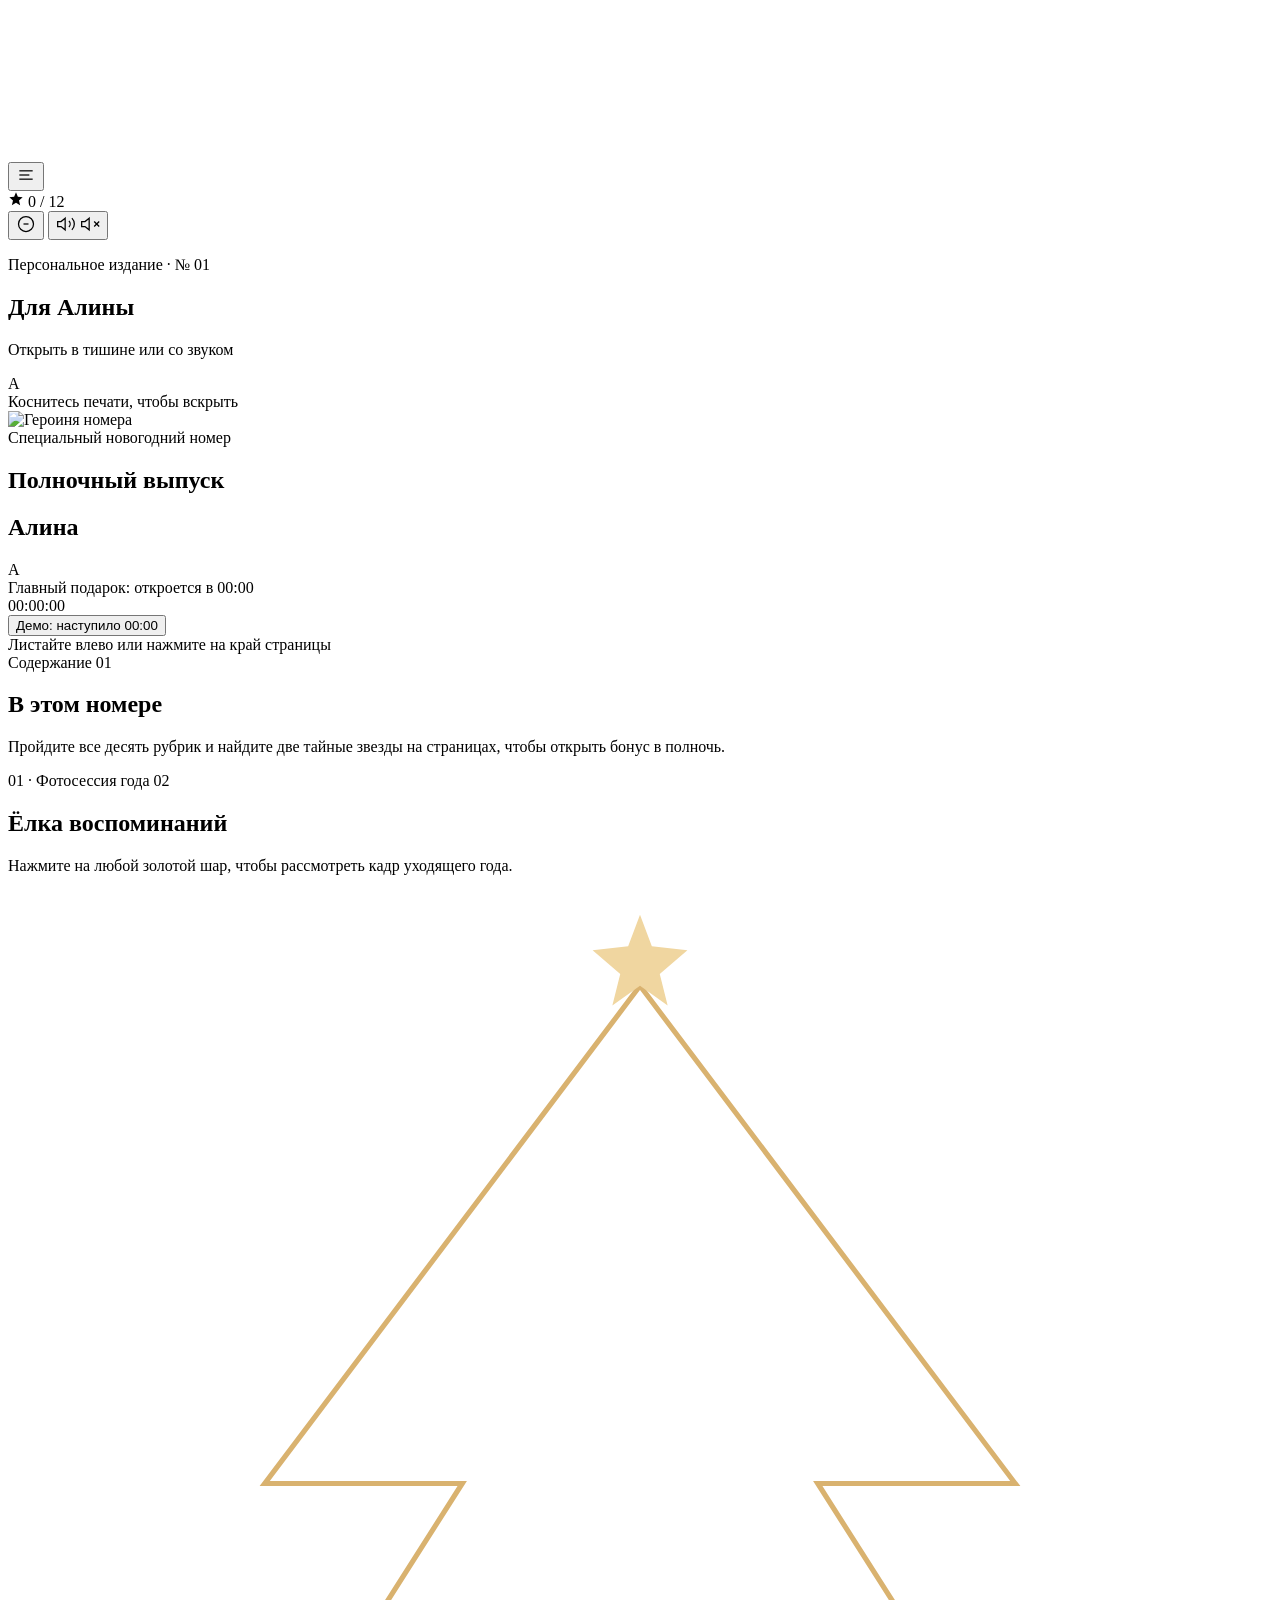
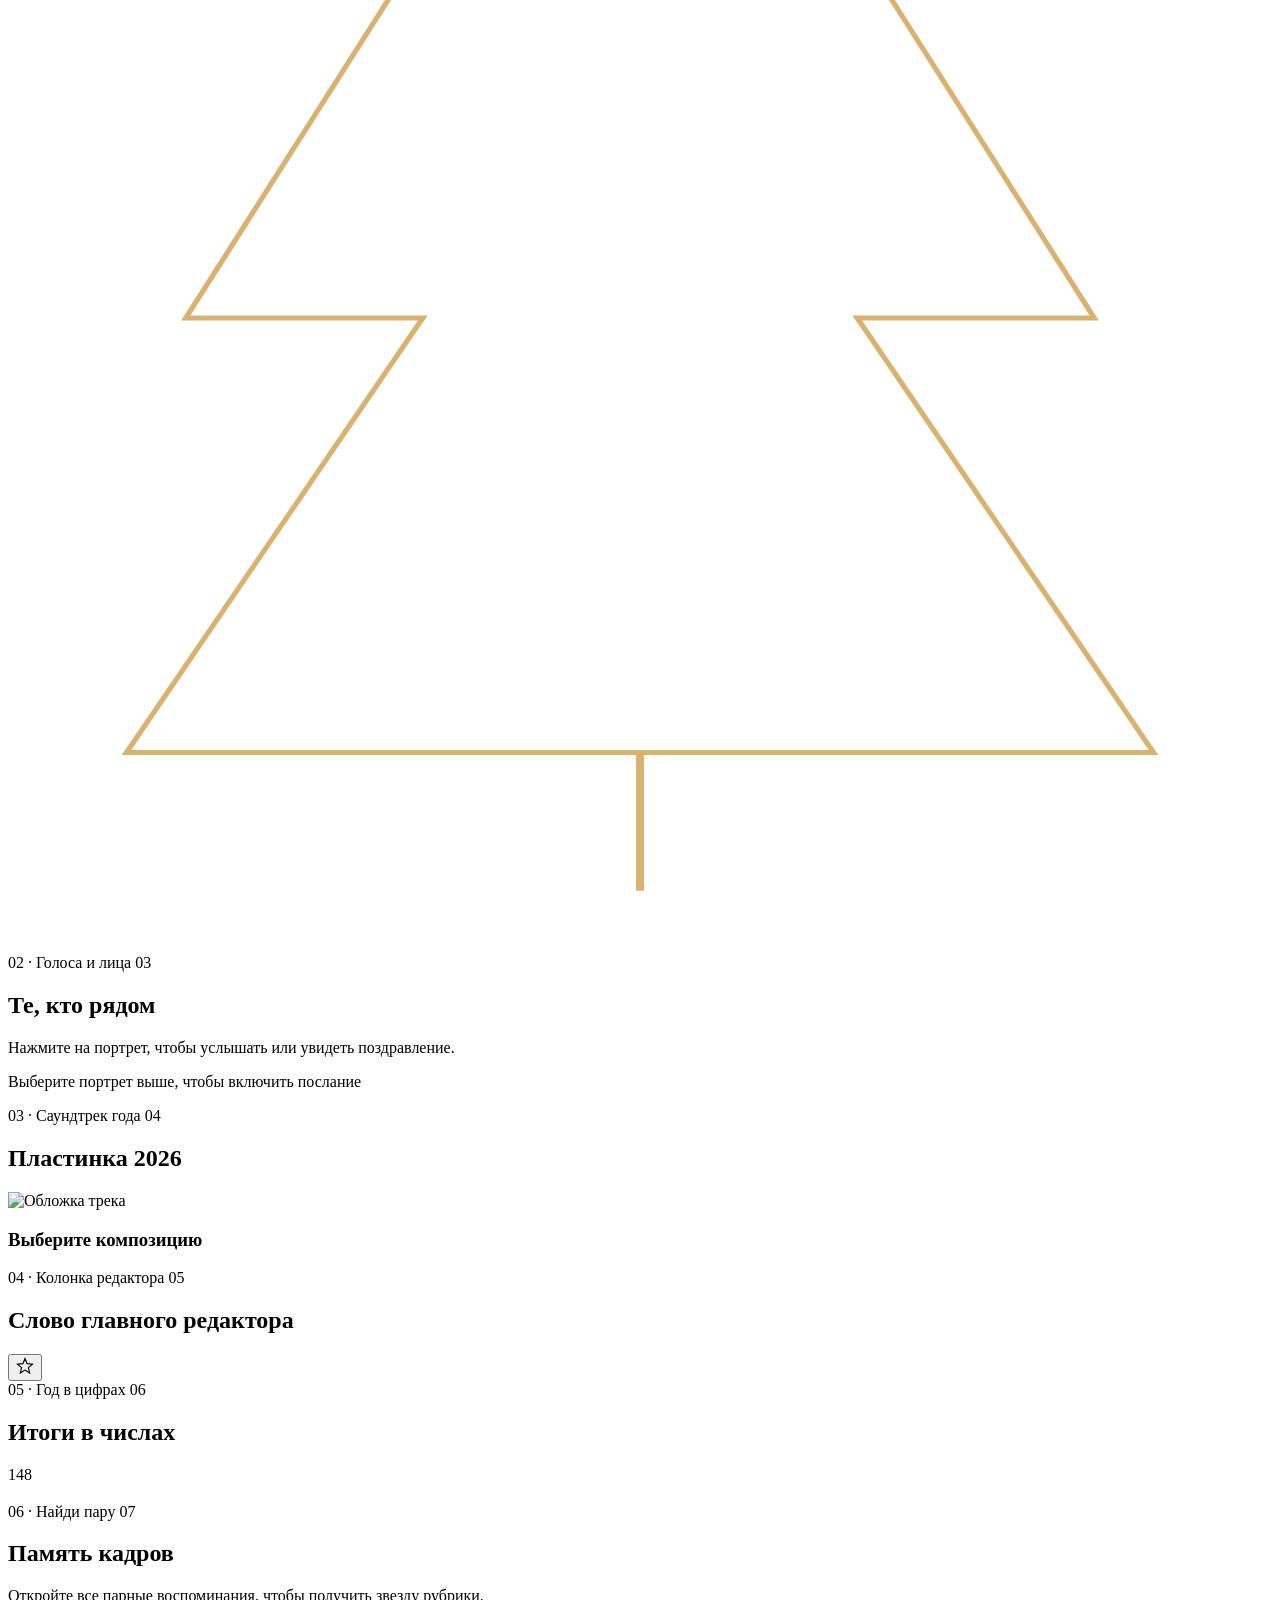
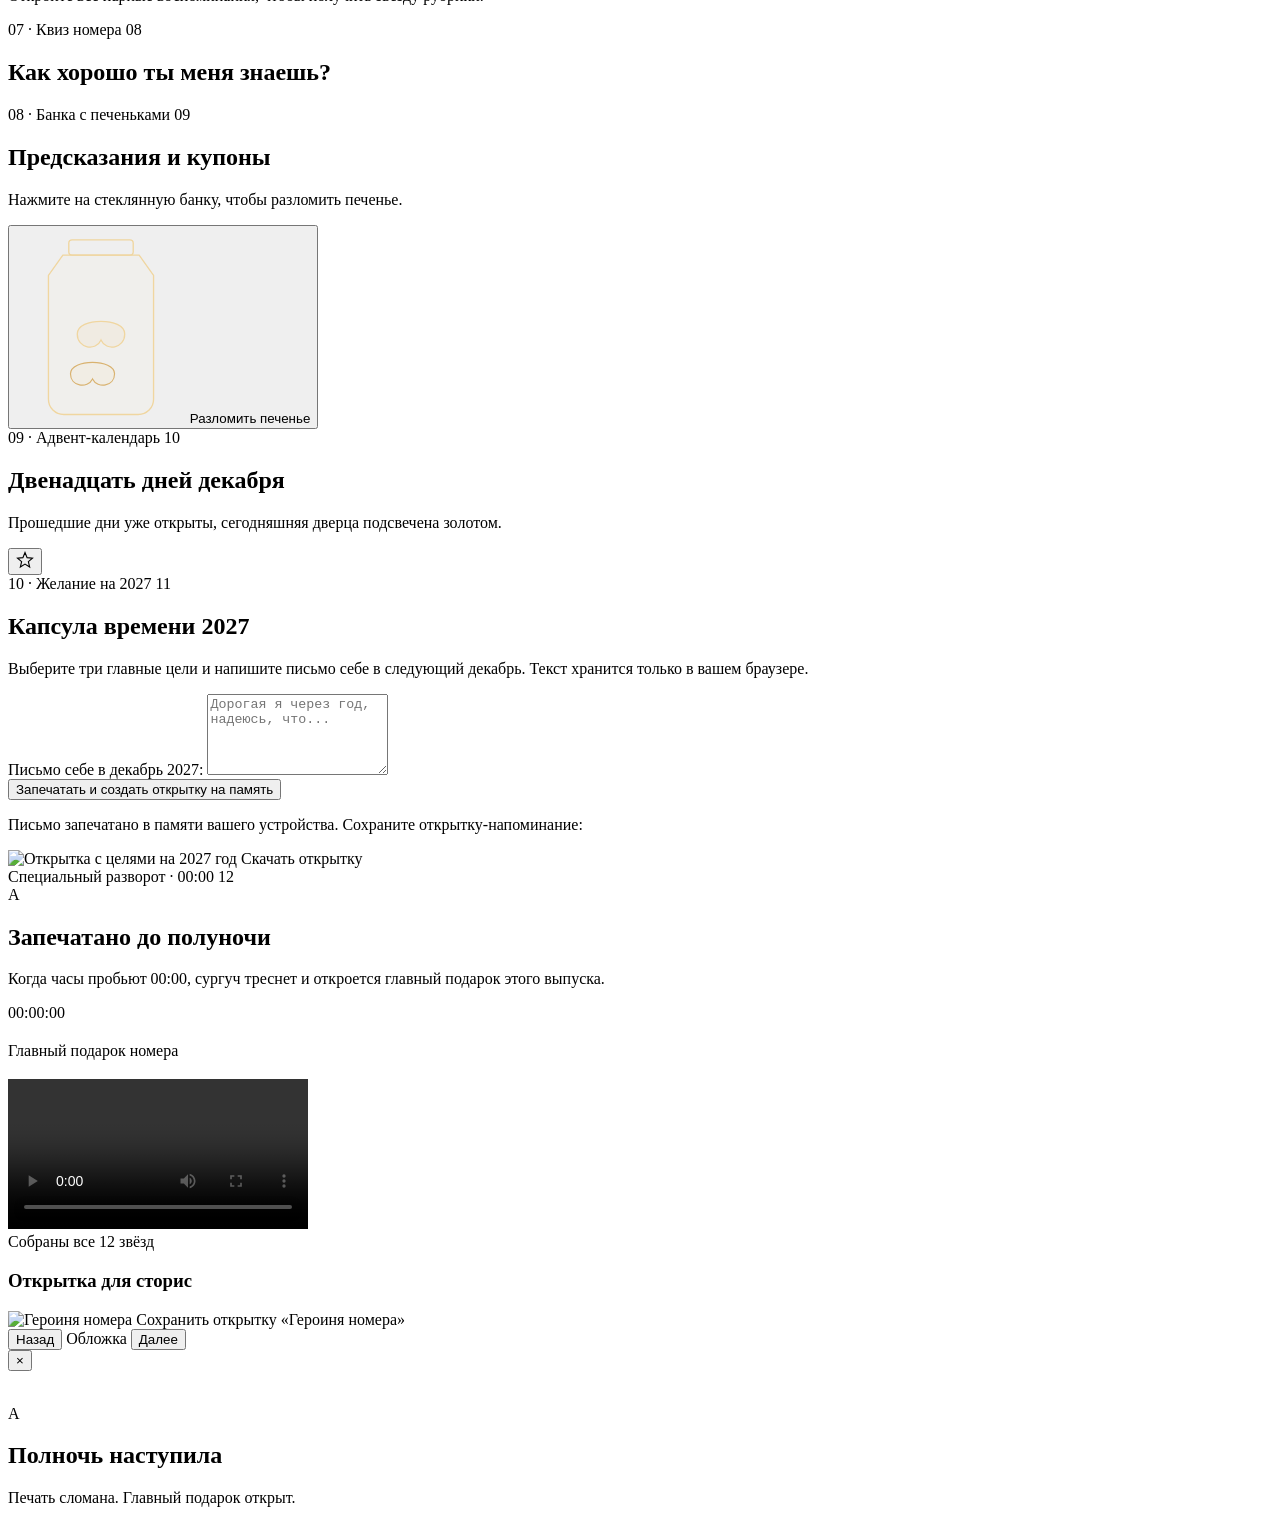
==== index.html @ 33f1b4cd "Create index.html" ====
<!DOCTYPE html>
<html lang="ru">
<head>
  <meta charset="UTF-8" />
  <meta name="viewport" content="width=device-width, initial-scale=1.0, maximum-scale=1.0, user-scalable=no" />
  <title>Полночный выпуск — Новогодний номер</title>
  <link rel="preconnect" href="https://fonts.googleapis.com" />
  <link rel="preconnect" href="https://fonts.gstatic.com" crossorigin />
  <link href="https://fonts.googleapis.com/css2?family=Bodoni+Moda:ital,opsz,wght@0,6..96,400..700;1,6..96,400..600&family=IBM+Plex+Mono:ital,wght@0,400;0,500;1,400&family=Manrope:wght@400;500;600&display=swap" rel="stylesheet" />
  <link rel="stylesheet" href="style.css" />
</head>
<body>
  <!-- Фоновые холсты: снег и праздничный салют -->
  <canvas id="snow-canvas" aria-hidden="true"></canvas>
  <canvas id="fireworks-canvas" aria-hidden="true"></canvas>

  <!-- Размытые огни гирлянд сверху -->
  <div class="garland-glow" aria-hidden="true">
    <span></span><span></span><span></span><span></span><span></span>
  </div>

  <!-- Верхняя панель управления: звук, уменьшение анимации, прогресс звёзд -->
  <header class="top-hud" id="top-hud">
    <div class="hud-left">
      <button class="icon-btn" id="toc-jump-btn" title="Содержание" aria-label="Содержание">
        <svg width="20" height="20" viewBox="0 0 24 24" fill="none" stroke="currentColor" stroke-width="1.5">
          <line x1="4" y1="7" x2="20" y2="7"></line>
          <line x1="4" y1="12" x2="16" y2="12"></line>
          <line x1="4" y1="17" x2="20" y2="17"></line>
        </svg>
      </button>
      <div class="star-counter" id="star-counter-pill" title="Собранные звёзды выпуска">
        <svg width="16" height="16" viewBox="0 0 24 24" fill="currentColor">
          <path d="M12 2L14.8 8.8L22 9.5L16.5 14.2L18.2 21.3L12 17.5L5.8 21.3L7.5 14.2L2 9.5L9.2 8.8L12 2Z"/>
        </svg>
        <span id="stars-count-text">0 / 12</span>
      </div>
    </div>

    <div class="hud-right">
      <button class="icon-btn" id="motion-toggle-btn" title="Меньше движения" aria-label="Меньше движения">
        <svg width="20" height="20" viewBox="0 0 24 24" fill="none" stroke="currentColor" stroke-width="1.5">
          <circle cx="12" cy="12" r="9"></circle>
          <path d="M9 12h6"></path>
        </svg>
      </button>
      <button class="icon-btn" id="sound-toggle-btn" title="Звук" aria-label="Включить или выключить звук">
        <svg id="sound-icon-on" width="20" height="20" viewBox="0 0 24 24" fill="none" stroke="currentColor" stroke-width="1.5">
          <path d="M11 5L6 9H2v6h4l5 4V5z"></path>
          <path d="M15.54 8.46a5 5 0 0 1 0 7.07"></path>
          <path d="M19.07 4.93a10 10 0 0 1 0 14.14"></path>
        </svg>
        <svg id="sound-icon-off" class="hidden" width="20" height="20" viewBox="0 0 24 24" fill="none" stroke="currentColor" stroke-width="1.5">
          <path d="M11 5L6 9H2v6h4l5 4V5z"></path>
          <line x1="23" y1="9" x2="17" y2="15"></line>
          <line x1="17" y1="9" x2="23" y2="15"></line>
        </svg>
      </button>
    </div>
  </header>

  <!-- ЭКРАН 0: КОНВЕРТ С ИМЕНЕМ -->
  <section class="envelope-screen" id="envelope-screen">
    <div class="envelope-card" id="open-envelope-btn" role="button" tabindex="0" aria-label="Открыть конверт">
      <div class="envelope-border">
        <p class="envelope-kicker">Персональное издание · № 01</p>
        <h1 class="envelope-recipient" id="env-recipient-name">Для Алины</h1>
        <p class="envelope-note">Открыть в тишине или со звуком</p>

        <div class="wax-seal-wrapper">
          <div class="wax-seal" id="env-wax-seal">
            <span class="wax-monogram" id="env-monogram">А</span>
          </div>
        </div>

        <span class="envelope-cta">Коснитесь печати, чтобы вскрыть</span>
      </div>
    </div>
  </section>

  <!-- ГЛАВНАЯ СЦЕНА ЖУРНАЛА -->
  <main class="magazine-stage hidden" id="magazine-stage">
    <div class="magazine-book" id="magazine-book">
      <!-- СТРАНИЦА 0: ОБЛОЖКА -->
      <article class="page page-night active" data-page="0" data-rubric="Обложка">
        <div class="cover-layout">
          <img id="cover-photo" class="cover-bg-photo" src="" alt="Героиня номера" />
          <div class="cover-vignette"></div>

          <div class="cover-top">
            <span class="cover-edition" id="cover-subtitle">Специальный новогодний номер</span>
            <h1 class="cover-masthead foil-text" id="cover-masthead">Полночный выпуск</h1>
          </div>

          <div class="cover-bottom">
            <h2 class="cover-hero-name" id="cover-hero-name">Алина</h2>
            <ul class="cover-teasers" id="cover-teasers"></ul>

            <!-- Сургучная печать с таймером до 00:00 -->
            <div class="cover-seal-box" id="cover-seal-box">
              <div class="wax-seal seal-large" id="cover-wax-seal">
                <div class="seal-crack" aria-hidden="true"></div>
                <span class="wax-monogram" id="cover-monogram">А</span>
              </div>
              <div class="seal-timer-info">
                <span class="seal-label" id="cover-seal-label">Главный подарок: откроется в 00:00</span>
                <div class="countdown-digits" id="countdown-digits">00:00:00</div>
                <button class="demo-unlock-btn hidden" id="demo-unlock-btn">Демо: наступило 00:00</button>
              </div>
            </div>

            <div class="swipe-hint">Листайте влево или нажмите на край страницы</div>
          </div>
        </div>
      </article>

      <!-- СТРАНИЦА 1: СОДЕРЖАНИЕ И 12 ЗВЁЗД -->
      <article class="page page-paper" data-page="1" data-rubric="Содержание">
        <div class="running-header">
          <span>Содержание</span>
          <span>01</span>
        </div>
        <div class="page-scroll">
          <h2 class="section-title">В этом номере</h2>
          <p class="section-subtitle">Пройдите все десять рубрик и найдите две тайные звезды на страницах, чтобы открыть бонус в полночь.</p>

          <div class="stars-board" id="toc-stars-board"></div>

          <ol class="toc-list" id="toc-list"></ol>
        </div>
      </article>

      <!-- СТРАНИЦА 2: РУБРИКА 1 — ФОТОСЕССИЯ ГОДА -->
      <article class="page page-paper" data-page="2" data-rubric="Фотосессия года">
        <div class="running-header">
          <span>01 · Фотосессия года</span>
          <span>02</span>
        </div>
        <div class="page-scroll">
          <h2 class="section-title">Ёлка воспоминаний</h2>
          <p class="section-subtitle">Нажмите на любой золотой шар, чтобы рассмотреть кадр уходящего года.</p>

          <div class="tree-container" id="tree-container">
            <svg class="tree-outline" viewBox="0 0 320 420" fill="none" aria-hidden="true">
              <path d="M160 24 L65 150 L115 150 L45 260 L105 260 L30 370 L290 370 L215 260 L275 260 L205 150 L255 150 Z" stroke="#D9B26F" stroke-width="1.3" />
              <line x1="160" y1="370" x2="160" y2="405" stroke="#D9B26F" stroke-width="2" />
              <path d="M160 6 L163 14 L172 15 L165 21 L167 29 L160 24 L153 29 L155 21 L148 15 L157 14 Z" fill="#F0D6A0" />
            </svg>
            <div class="ornaments-layer" id="ornaments-layer"></div>
          </div>
        </div>
      </article>

      <!-- СТРАНИЦА 3: РУБРИКА 2 — ГОЛОСА И ЛИЦА -->
      <article class="page page-night" data-page="3" data-rubric="Голоса и лица">
        <div class="running-header">
          <span>02 · Голоса и лица</span>
          <span>03</span>
        </div>
        <div class="page-scroll">
          <h2 class="section-title foil-text">Те, кто рядом</h2>
          <p class="section-subtitle">Нажмите на портрет, чтобы услышать или увидеть поздравление.</p>

          <div class="voices-avatars" id="voices-avatars"></div>

          <div class="voice-player-card" id="voice-player-card">
            <p class="voice-placeholder">Выберите портрет выше, чтобы включить послание</p>
          </div>
        </div>
      </article>

      <!-- СТРАНИЦА 4: РУБРИКА 3 — САУНДТРЕК ГОДА -->
      <article class="page page-night" data-page="4" data-rubric="Саундтрек года">
        <div class="running-header">
          <span>03 · Саундтрек года</span>
          <span>04</span>
        </div>
        <div class="page-scroll">
          <h2 class="section-title foil-text">Пластинка 2026</h2>

          <div class="vinyl-stage">
            <div class="vinyl-disc" id="vinyl-disc">
              <div class="vinyl-grooves"></div>
              <div class="vinyl-label">
                <img id="vinyl-cover-img" src="" alt="Обложка трека" />
                <span class="vinyl-spindle"></span>
              </div>
            </div>
            <div class="vinyl-now-playing">
              <h3 id="vinyl-track-title">Выберите композицию</h3>
              <p id="vinyl-track-artist" class="muted-text"></p>
              <blockquote id="vinyl-track-why" class="vinyl-why"></blockquote>
            </div>
          </div>

          <ul class="tracklist" id="tracklist"></ul>
        </div>
      </article>

      <!-- СТРАНИЦА 5: РУБРИКА 4 — КОЛОНКА РЕДАКТОРА -->
      <article class="page page-paper" data-page="5" data-rubric="Колонка редактора">
        <div class="running-header">
          <span>04 · Колонка редактора</span>
          <span>05</span>
        </div>
        <div class="page-scroll">
          <h2 class="section-title">Слово главного редактора</h2>
          <div class="editorial-sheet">
            <p class="editorial-salutation" id="editorial-salutation"></p>
            <p class="editorial-body" id="editorial-body"></p>
            <div class="editorial-footer">
              <span class="editorial-sign" id="editorial-sign"></span>
              <div class="wax-stamp-mini" id="editorial-stamp"></div>
            </div>
          </div>
          <!-- Спрятанная звезда №1 -->
          <button class="hidden-star-btn" data-secret-star="10" title="Тайная звезда номера" aria-label="Найти тайную звезду">
            <svg width="18" height="18" viewBox="0 0 24 24" fill="none" stroke="currentColor" stroke-width="1.5">
              <path d="M12 2L14.8 8.8L22 9.5L16.5 14.2L18.2 21.3L12 17.5L5.8 21.3L7.5 14.2L2 9.5L9.2 8.8L12 2Z"/>
            </svg>
          </button>
        </div>
      </article>

      <!-- СТРАНИЦА 6: РУБРИКА 5 — ГОД В ЦИФРАХ -->
      <article class="page page-night" data-page="6" data-rubric="Год в цифрах">
        <div class="running-header">
          <span>05 · Год в цифрах</span>
          <span>06</span>
        </div>
        <div class="page-scroll">
          <h2 class="section-title foil-text">Итоги в числах</h2>
          <div class="stat-showcase" id="stat-showcase">
            <div class="stat-big-number foil-text" id="stat-number">148</div>
            <div class="stat-gold-line" id="stat-gold-line"></div>
            <h3 class="stat-label" id="stat-label"></h3>
            <p class="stat-detail" id="stat-detail"></p>
          </div>
          <div class="stat-dots" id="stat-dots"></div>
        </div>
      </article>

      <!-- СТРАНИЦА 7: РУБРИКА 6 — НАЙДИ ПАРУ -->
      <article class="page page-paper" data-page="7" data-rubric="Найди пару">
        <div class="running-header">
          <span>06 · Найди пару</span>
          <span>07</span>
        </div>
        <div class="page-scroll">
          <h2 class="section-title">Память кадров</h2>
          <p class="section-subtitle">Откройте все парные воспоминания, чтобы получить звезду рубрики.</p>
          <div class="memory-grid" id="memory-grid"></div>
          <p class="memory-status" id="memory-status"></p>
        </div>
      </article>

      <!-- СТРАНИЦА 8: РУБРИКА 7 — КВИЗ -->
      <article class="page page-paper" data-page="8" data-rubric="Квиз">
        <div class="running-header">
          <span>07 · Квиз номера</span>
          <span>08</span>
        </div>
        <div class="page-scroll">
          <h2 class="section-title">Как хорошо ты меня знаешь?</h2>
          <div class="quiz-box" id="quiz-box"></div>
        </div>
      </article>

      <!-- СТРАНИЦА 9: РУБРИКА 8 — БАНКА С ПЕЧЕНЬКАМИ -->
      <article class="page page-night" data-page="9" data-rubric="Банка с печеньками">
        <div class="running-header">
          <span>08 · Банка с печеньками</span>
          <span>09</span>
        </div>
        <div class="page-scroll">
          <h2 class="section-title foil-text">Предсказания и купоны</h2>
          <p class="section-subtitle">Нажмите на стеклянную банку, чтобы разломить печенье.</p>

          <div class="jar-stage">
            <button class="glass-jar-btn" id="crack-cookie-btn" aria-label="Разломить печенье">
              <svg viewBox="0 0 200 230" width="170" height="195" fill="none">
                <rect x="62" y="14" width="76" height="18" rx="4" stroke="#F0D6A0" stroke-width="1.6"/>
                <path d="M55 32 H145 L162 56 V202 C162 212 154 220 144 220 H56 C46 220 38 212 38 202 V56 L55 32 Z" stroke="#F0D6A0" stroke-width="1.6" fill="rgba(240,214,160,0.04)"/>
                <path d="M72 125 C72 105 128 105 128 125 C128 142 106 146 100 132 C94 146 72 142 72 125 Z" stroke="#F0D6A0" stroke-width="1.5" fill="rgba(240,214,160,0.14)"/>
                <path d="M64 172 C64 154 116 154 116 172 C116 187 96 190 90 178 C84 190 64 187 64 172 Z" stroke="#D9B26F" stroke-width="1.4" fill="rgba(240,214,160,0.1)"/>
              </svg>
              <span class="jar-cta">Разломить печенье</span>
            </button>

            <div class="fortune-slip hidden" id="fortune-slip"></div>
          </div>

          <div class="saved-coupons" id="saved-coupons"></div>
        </div>
      </article>

      <!-- СТРАНИЦА 10: РУБРИКА 9 — АДВЕНТ-КАЛЕНДАРЬ -->
      <article class="page page-paper" data-page="10" data-rubric="Адвент-календарь">
        <div class="running-header">
          <span>09 · Адвент-календарь</span>
          <span>10</span>
        </div>
        <div class="page-scroll">
          <h2 class="section-title">Двенадцать дней декабря</h2>
          <p class="section-subtitle">Прошедшие дни уже открыты, сегодняшняя дверца подсвечена золотом.</p>
          <div class="advent-grid" id="advent-grid"></div>
          <div class="advent-detail-card hidden" id="advent-detail-card"></div>

          <!-- Спрятанная звезда №2 -->
          <button class="hidden-star-btn" data-secret-star="11" title="Тайная звезда номера" aria-label="Найти тайную звезду">
            <svg width="18" height="18" viewBox="0 0 24 24" fill="none" stroke="currentColor" stroke-width="1.5">
              <path d="M12 2L14.8 8.8L22 9.5L16.5 14.2L18.2 21.3L12 17.5L5.8 21.3L7.5 14.2L2 9.5L9.2 8.8L12 2Z"/>
            </svg>
          </button>
        </div>
      </article>

      <!-- СТРАНИЦА 11: РУБРИКА 10 — ЖЕЛАНИЕ НА 2027 И ПИСЬМО В БУДУЩЕЕ -->
      <article class="page page-paper" data-page="11" data-rubric="Письмо в 2027">
        <div class="running-header">
          <span>10 · Желание на 2027</span>
          <span>11</span>
        </div>
        <div class="page-scroll">
          <h2 class="section-title">Капсула времени 2027</h2>
          <p class="section-subtitle">Выберите три главные цели и напишите письмо себе в следующий декабрь. Текст хранится только в вашем браузере.</p>

          <div class="goals-stickers" id="goals-stickers"></div>

          <label class="letter-label" for="future-letter-input">Письмо себе в декабрь 2027:</label>
          <textarea id="future-letter-input" class="future-textarea" rows="5" placeholder="Дорогая я через год, надеюсь, что..."></textarea>

          <div class="capsule-actions">
            <button class="primary-cranberry-btn" id="seal-future-btn">Запечатать и создать открытку на память</button>
          </div>

          <div class="capsule-result hidden" id="capsule-result">
            <p class="capsule-saved-note">Письмо запечатано в памяти вашего устройства. Сохраните открытку-напоминание:</p>
            <img id="capsule-card-preview" class="story-card-preview" alt="Открытка с целями на 2027 год" />
            <a id="download-capsule-btn" class="secondary-gold-btn" download="capsule-2027.png">Скачать открытку</a>
          </div>
        </div>
      </article>

      <!-- СТРАНИЦА 12: ФИНАЛ В 00:00 -->
      <article class="page page-night" data-page="12" data-rubric="Полночь">
        <div class="running-header">
          <span>Специальный разворот · 00:00</span>
          <span>12</span>
        </div>
        <div class="page-scroll">
          <!-- До наступления 00:00 -->
          <div class="finale-locked" id="finale-locked">
            <div class="wax-seal seal-large">
              <span class="wax-monogram" id="finale-lock-monogram">А</span>
            </div>
            <h2 class="section-title foil-text">Запечатано до полуночи</h2>
            <p class="section-subtitle">Когда часы пробьют 00:00, сургуч треснет и откроется главный подарок этого выпуска.</p>
            <div class="countdown-digits" id="finale-countdown">00:00:00</div>
          </div>

          <!-- После наступления 00:00 -->
          <div class="finale-unlocked hidden" id="finale-unlocked">
            <h2 class="section-title foil-text" id="finale-heading"></h2>
            <p class="finale-msg" id="finale-message"></p>

            <div class="gift-certificate-card">
              <span class="cert-kicker">Главный подарок номера</span>
              <h3 class="cert-title" id="finale-gift-title"></h3>
              <p class="cert-desc" id="finale-gift-subtitle"></p>
              <div class="cert-code" id="finale-gift-code"></div>
            </div>

            <div class="finale-video-wrap hidden" id="finale-video-wrap">
              <video id="finale-video" controls playsinline></video>
            </div>

            <!-- Бонусная карточка за все 12 звёзд -->
            <div class="bonus-stars-card hidden" id="bonus-stars-card">
              <span class="cert-kicker">Собраны все 12 звёзд</span>
              <h3 id="bonus-title"></h3>
              <p id="bonus-text"></p>
            </div>

            <!-- Открытка для сторис «Героиня номера» -->
            <div class="stories-card-box">
              <h3 class="stories-heading">Открытка для сторис</h3>
              <img id="hero-story-preview" class="story-card-preview" alt="Героиня номера" />
              <a id="download-story-btn" class="primary-cranberry-btn" download="heroine-of-the-issue.png">Сохранить открытку «Героиня номера»</a>
            </div>
          </div>
        </div>
      </article>
    </div>

    <!-- Навигация по краям (удобна и на десктопе, и на телефоне) -->
    <nav class="page-nav-bar">
      <button class="nav-arrow-btn" id="prev-page-btn" aria-label="Предыдущая страница">Назад</button>
      <span class="page-indicator" id="page-indicator">Обложка</span>
      <button class="nav-arrow-btn" id="next-page-btn" aria-label="Следующая страница">Далее</button>
    </nav>
  </main>

  <!-- Модальное окно для фото в рамке-полароиде -->
  <div class="modal-backdrop hidden" id="photo-modal" role="dialog" aria-modal="true">
    <div class="polaroid-frame">
      <button class="modal-close-btn" id="close-photo-modal" aria-label="Закрыть">×</button>
      <div class="polaroid-img-wrap">
        <img id="polaroid-img" src="" alt="" />
      </div>
      <div class="polaroid-caption">
        <span class="polaroid-date" id="polaroid-date"></span>
        <p id="polaroid-text"></p>
      </div>
    </div>
  </div>

  <!-- Модальное окно для полночного вскрытия печати -->
  <div class="midnight-flash hidden" id="midnight-flash">
    <div class="midnight-flash-inner">
      <div class="wax-seal seal-large breaking" id="flash-seal">
        <div class="seal-crack"></div>
        <span class="wax-monogram" id="flash-monogram">А</span>
      </div>
      <h2 class="foil-text">Полночь наступила</h2>
      <p>Печать сломана. Главный подарок открыт.</p>
    </div>
  </div>

  <script src="config.js"></script>
  <script src="sound.js"></script>
  <script src="app.js"></script>
</body>
</html>
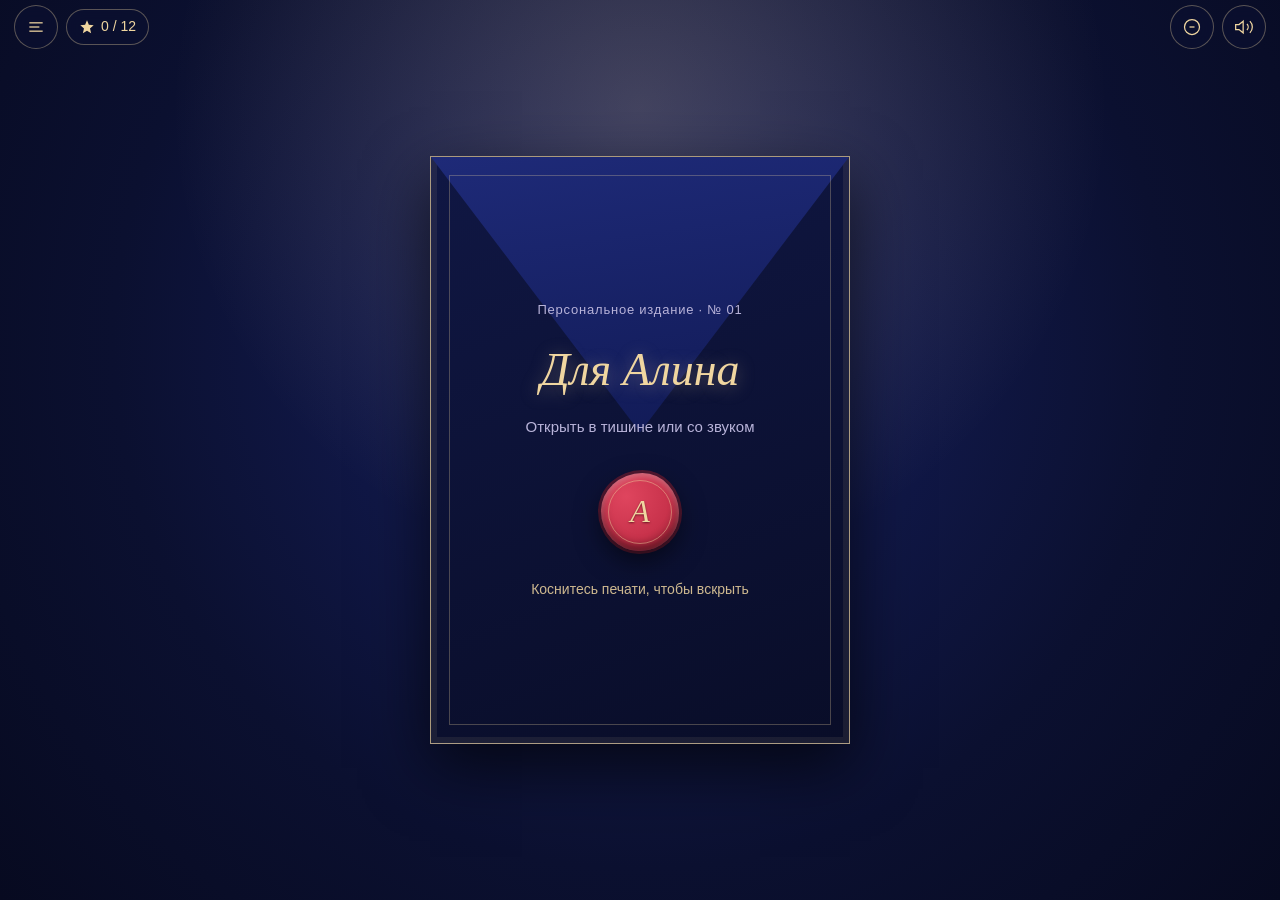
==== commit b23cdb4b: "Update index.html" ====
--- a/index.html
+++ b/index.html
@@ -429,6 +429,7 @@
 
   <script src="config.js"></script>
   <script src="sound.js"></script>
+  <script src="atmosphere.js"></script>
   <script src="app.js"></script>
 </body>
 </html>
--- a/style.css
+++ b/style.css
@@ -0,0 +1,1279 @@
+:root {
+  --midnight: #0B1030;
+  --midnight-deep: #070A20;
+  --paper: #FFF7EA;
+  --ink: #1B1740;
+  --foil: #F0D6A0;
+  --foil-shadow: #D9B26F;
+  --cranberry: #C8324B;
+  --cranberry-dark: #8F1E31;
+  --mist: #B8B3D9;
+
+  --font-serif: "Bodoni Moda", "Prata", Georgia, serif;
+  --font-sans: "Manrope", -apple-system, BlinkMacSystemFont, sans-serif;
+  --font-mono: "IBM Plex Mono", monospace;
+}
+
+* {
+  box-sizing: border-box;
+  margin: 0;
+  padding: 0;
+  -webkit-tap-highlight-color: transparent;
+}
+
+html, body {
+  width: 100%;
+  height: 100%;
+  background: var(--midnight-deep);
+  color: var(--paper);
+  font-family: var(--font-sans);
+  font-size: 16px;
+  line-height: 1.55;
+  overflow: hidden;
+  user-select: none;
+}
+
+.hidden {
+  display: none !important;
+}
+
+/* Фоновые холсты */
+#snow-canvas, #fireworks-canvas {
+  position: fixed;
+  inset: 0;
+  width: 100%;
+  height: 100%;
+  pointer-events: none;
+}
+#snow-canvas { z-index: 1; }
+#fireworks-canvas { z-index: 60; }
+
+/* Размытые огни гирлянд сверху */
+.garland-glow {
+  position: fixed;
+  top: -28px;
+  left: 0;
+  right: 0;
+  height: 70px;
+  display: flex;
+  justify-content: space-around;
+  pointer-events: none;
+  z-index: 2;
+}
+.garland-glow span {
+  width: 74px;
+  height: 74px;
+  border-radius: 50%;
+  background: radial-gradient(circle, rgba(240,214,160,0.42) 0%, rgba(240,214,160,0) 70%);
+  filter: blur(8px);
+  animation: garlandPulse 4.5s ease-in-out infinite alternate;
+}
+.garland-glow span:nth-child(even) {
+  animation-delay: 2s;
+  background: radial-gradient(circle, rgba(200,50,75,0.28) 0%, rgba(200,50,75,0) 70%);
+}
+@keyframes garlandPulse {
+  from { opacity: 0.45; transform: scale(0.95); }
+  to { opacity: 0.95; transform: scale(1.12); }
+}
+
+/* Золотое тиснение */
+.foil-text {
+  background: linear-gradient(120deg, var(--foil-shadow) 0%, var(--foil) 40%, #FFF3D1 52%, var(--foil-shadow) 100%);
+  background-size: 200% auto;
+  -webkit-background-clip: text;
+  -webkit-text-fill-color: transparent;
+  animation: foilShimmer 6s linear infinite;
+}
+@keyframes foilShimmer {
+  to { background-position: 200% center; }
+}
+
+/* Верхний HUD */
+.top-hud {
+  position: fixed;
+  top: 0;
+  left: 0;
+  right: 0;
+  height: 54px;
+  padding: 0 14px;
+  display: flex;
+  align-items: center;
+  justify-content: space-between;
+  z-index: 40;
+  pointer-events: none;
+}
+.hud-left, .hud-right {
+  display: flex;
+  align-items: center;
+  gap: 8px;
+  pointer-events: auto;
+}
+.icon-btn {
+  width: 44px;
+  height: 44px;
+  border-radius: 50%;
+  border: 1px solid rgba(240, 214, 160, 0.35);
+  background: rgba(11, 16, 48, 0.78);
+  backdrop-filter: blur(8px);
+  color: var(--foil);
+  display: inline-flex;
+  align-items: center;
+  justify-content: center;
+  cursor: pointer;
+  transition: transform 0.3s ease, border-color 0.3s ease;
+}
+.icon-btn:active { transform: scale(0.94); }
+
+.star-counter {
+  height: 36px;
+  padding: 0 12px;
+  border-radius: 999px;
+  border: 1px solid rgba(240, 214, 160, 0.35);
+  background: rgba(11, 16, 48, 0.78);
+  backdrop-filter: blur(8px);
+  color: var(--foil);
+  font-size: 14px;
+  font-weight: 500;
+  display: inline-flex;
+  align-items: center;
+  gap: 6px;
+}
+
+/* ЭКРАН 0: КОНВЕРТ */
+.envelope-screen {
+  position: fixed;
+  inset: 0;
+  z-index: 30;
+  background: radial-gradient(circle at 50% 35%, #131B4D 0%, var(--midnight) 65%, var(--midnight-deep) 100%);
+  display: flex;
+  align-items: center;
+  justify-content: center;
+  padding: 20px;
+  transition: opacity 0.65s ease, transform 0.65s ease;
+}
+.envelope-screen.opening {
+  opacity: 0;
+  transform: scale(1.04);
+  pointer-events: none;
+}
+.envelope-card {
+  width: 100%;
+  max-width: 420px;
+  aspect-ratio: 3 / 4.2;
+  background: linear-gradient(160deg, #101744 0%, #090D28 100%);
+  border: 1px solid rgba(240, 214, 160, 0.55);
+  box-shadow: 0 24px 60px rgba(0, 0, 0, 0.65), inset 0 0 0 6px rgba(240, 214, 160, 0.08);
+  padding: 18px;
+  display: flex;
+  cursor: pointer;
+  transition: transform 0.45s ease;
+}
+.envelope-card:hover { transform: translateY(-3px); }
+.envelope-border {
+  flex: 1;
+  border: 1px solid rgba(240, 214, 160, 0.28);
+  display: flex;
+  flex-direction: column;
+  align-items: center;
+  justify-content: center;
+  text-align: center;
+  padding: 24px;
+}
+.envelope-kicker {
+  font-size: 13px;
+  color: var(--mist);
+  letter-spacing: 0.06em;
+  margin-bottom: 14px;
+}
+.envelope-recipient {
+  font-family: var(--font-serif);
+  font-style: italic;
+  font-weight: 400;
+  font-size: clamp(34px, 8vw, 46px);
+  color: var(--foil);
+  margin-bottom: 10px;
+}
+.envelope-note {
+  font-size: 15px;
+  color: var(--mist);
+  margin-bottom: 34px;
+}
+.envelope-cta {
+  margin-top: 28px;
+  font-size: 14px;
+  color: var(--foil);
+  opacity: 0.85;
+}
+
+/* СУРГУЧНАЯ ПЕЧАТЬ */
+.wax-seal {
+  position: relative;
+  width: 78px;
+  height: 78px;
+  border-radius: 50%;
+  background: radial-gradient(circle at 32% 30%, #DF455E 0%, var(--cranberry) 58%, var(--cranberry-dark) 100%);
+  box-shadow: 0 8px 22px rgba(0, 0, 0, 0.5), inset 0 2px 5px rgba(255, 255, 255, 0.28), inset 0 -4px 8px rgba(45, 5, 12, 0.6);
+  display: flex;
+  align-items: center;
+  justify-content: center;
+  animation: sealPulse 3.2s ease-in-out infinite;
+}
+.seal-large {
+  width: 84px;
+  height: 84px;
+  flex-shrink: 0;
+}
+.wax-seal::after {
+  content: "";
+  position: absolute;
+  inset: 7px;
+  border-radius: 50%;
+  border: 1.5px solid rgba(240, 214, 160, 0.45);
+}
+.wax-monogram {
+  font-family: var(--font-serif);
+  font-style: italic;
+  font-size: 32px;
+  color: var(--foil);
+  text-shadow: 0 1px 2px rgba(60, 10, 18, 0.7);
+}
+.seal-crack {
+  position: absolute;
+  inset: 0;
+  opacity: 0;
+  background: linear-gradient(115deg, transparent 46%, #FFF7EA 49%, #1B1740 51%, transparent 54%);
+  transition: opacity 0.4s ease;
+}
+.wax-seal.broken .seal-crack,
+.wax-seal.breaking .seal-crack {
+  opacity: 1;
+}
+.wax-seal.broken {
+  animation: none;
+  filter: brightness(0.85);
+}
+@keyframes sealPulse {
+  0%, 100% { transform: scale(1); }
+  50% { transform: scale(1.045); }
+}
+
+/* СЦЕНА ЖУРНАЛА */
+.magazine-stage {
+  position: fixed;
+  inset: 0;
+  z-index: 10;
+  display: flex;
+  flex-direction: column;
+  align-items: center;
+  justify-content: center;
+  padding: 58px 12px 62px;
+}
+.magazine-book {
+  position: relative;
+  width: 100%;
+  max-width: 460px;
+  height: 100%;
+  max-height: 780px;
+  perspective: 1800px;
+}
+
+/* На компьютере: эффект журнального разворота по центру */
+@media (min-width: 860px) {
+  .magazine-book {
+    max-width: 540px;
+    box-shadow: -14px 0 34px rgba(0, 0, 0, 0.55), 14px 0 34px rgba(0, 0, 0, 0.55);
+  }
+  .magazine-book::before {
+    content: "";
+    position: absolute;
+    top: 12px;
+    bottom: 12px;
+    left: -14px;
+    width: 14px;
+    background: linear-gradient(90deg, #090D26, #1A2152);
+    border-radius: 4px 0 0 4px;
+    border: 1px solid rgba(240, 214, 160, 0.25);
+  }
+}
+
+/* СТРАНИЦЫ И 3D-ПЕРЕЛИСТЫВАНИЕ */
+.page {
+  position: absolute;
+  inset: 0;
+  border-radius: 6px;
+  overflow: hidden;
+  display: flex;
+  flex-direction: column;
+  transform-origin: left center;
+  transition: transform 0.65s cubic-bezier(0.22, 1, 0.36, 1), opacity 0.5s ease;
+  backface-visibility: hidden;
+  opacity: 0;
+  pointer-events: none;
+  transform: rotateY(14deg) scale(0.98);
+}
+.page.active {
+  opacity: 1;
+  pointer-events: auto;
+  transform: rotateY(0deg) scale(1);
+  z-index: 5;
+}
+.page.flipped-out {
+  opacity: 0;
+  transform: rotateY(-38deg) translateX(-18px);
+  z-index: 4;
+}
+
+/* Ночная страница */
+.page-night {
+  background: radial-gradient(circle at 50% 0%, #141D52 0%, var(--midnight) 75%);
+  color: var(--paper);
+  border: 1px solid rgba(240, 214, 160, 0.32);
+}
+
+/* Бумажная страница с текстурой */
+.page-paper {
+  background-color: var(--paper);
+  background-image: radial-gradient(rgba(27, 23, 64, 0.045) 1px, transparent 0);
+  background-size: 16px 16px;
+  color: var(--ink);
+  border: 1px solid rgba(217, 178, 111, 0.55);
+  box-shadow: inset 12px 0 24px rgba(27, 23, 64, 0.06);
+}
+
+/* Колонтитул */
+.running-header {
+  height: 40px;
+  padding: 0 20px;
+  display: flex;
+  align-items: center;
+  justify-content: space-between;
+  font-size: 13px;
+  border-bottom: 1px solid currentColor;
+  border-bottom-color: rgba(217, 178, 111, 0.3);
+  flex-shrink: 0;
+}
+.page-paper .running-header { color: rgba(27, 23, 64, 0.65); }
+.page-night .running-header { color: var(--mist); }
+
+.page-scroll {
+  flex: 1;
+  overflow-y: auto;
+  padding: 20px 20px 32px;
+  scrollbar-width: thin;
+}
+
+.section-title {
+  font-family: var(--font-serif);
+  font-weight: 500;
+  font-size: 30px;
+  line-height: 1.18;
+  margin-bottom: 8px;
+}
+.section-subtitle {
+  font-size: 16px;
+  margin-bottom: 20px;
+  opacity: 0.85;
+}
+.page-night .section-subtitle { color: var(--mist); }
+
+/* ОБЛОЖКА */
+.cover-layout {
+  position: relative;
+  width: 100%;
+  height: 100%;
+  display: flex;
+  flex-direction: column;
+  justify-content: space-between;
+}
+.cover-bg-photo {
+  position: absolute;
+  inset: 0;
+  width: 100%;
+  height: 100%;
+  object-fit: cover;
+  filter: sepia(0.12) contrast(1.04) brightness(0.88);
+}
+.cover-vignette {
+  position: absolute;
+  inset: 0;
+  background: linear-gradient(180deg, rgba(11,16,48,0.78) 0%, rgba(11,16,48,0.12) 42%, rgba(11,16,48,0.94) 100%);
+}
+.cover-top, .cover-bottom {
+  position: relative;
+  z-index: 2;
+  padding: 20px;
+}
+.cover-top { text-align: center; }
+.cover-edition {
+  display: block;
+  font-size: 13px;
+  color: var(--mist);
+  margin-bottom: 4px;
+}
+.cover-masthead {
+  font-family: var(--font-serif);
+  font-size: clamp(32px, 7.5vw, 42px);
+  font-weight: 600;
+  line-height: 1.1;
+}
+.cover-hero-name {
+  font-family: var(--font-serif);
+  font-style: italic;
+  font-weight: 400;
+  font-size: clamp(46px, 11vw, 62px);
+  line-height: 1;
+  color: var(--foil);
+  margin-bottom: 12px;
+}
+.cover-teasers {
+  list-style: none;
+  margin-bottom: 16px;
+  border-left: 1.5px solid var(--foil);
+  padding-left: 12px;
+}
+.cover-teasers li {
+  font-size: 15px;
+  color: var(--paper);
+  margin-bottom: 4px;
+}
+.cover-seal-box {
+  display: flex;
+  align-items: center;
+  gap: 14px;
+  background: rgba(11, 16, 48, 0.84);
+  border: 1px solid rgba(240, 214, 160, 0.4);
+  border-radius: 12px;
+  padding: 12px;
+}
+.seal-label {
+  display: block;
+  font-size: 13px;
+  color: var(--mist);
+}
+.countdown-digits {
+  font-family: var(--font-mono);
+  font-size: 22px;
+  font-weight: 500;
+  color: var(--foil);
+  letter-spacing: 0.04em;
+}
+.demo-unlock-btn {
+  margin-top: 6px;
+  padding: 6px 12px;
+  min-height: 36px;
+  border-radius: 6px;
+  border: 1px solid var(--foil);
+  background: var(--cranberry);
+  color: var(--paper);
+  font-size: 13px;
+  cursor: pointer;
+}
+.swipe-hint {
+  margin-top: 10px;
+  text-align: center;
+  font-size: 13px;
+  color: var(--mist);
+}
+
+/* СОДЕРЖАНИЕ И 12 ЗВЁЗД */
+.stars-board {
+  display: grid;
+  grid-template-columns: repeat(6, 1fr);
+  gap: 8px;
+  padding: 12px;
+  margin-bottom: 18px;
+  border-radius: 10px;
+  background: rgba(27, 23, 64, 0.05);
+  border: 1px solid rgba(217, 178, 111, 0.45);
+}
+.star-slot {
+  display: flex;
+  align-items: center;
+  justify-content: center;
+  height: 32px;
+  color: rgba(27, 23, 64, 0.25);
+  transition: transform 0.4s ease, color 0.4s ease;
+}
+.star-slot.earned {
+  color: var(--cranberry);
+  transform: scale(1.12);
+}
+.toc-list {
+  list-style: none;
+}
+.toc-item {
+  display: flex;
+  align-items: baseline;
+  justify-content: space-between;
+  padding: 11px 6px;
+  min-height: 44px;
+  border-bottom: 1px dashed rgba(27, 23, 64, 0.2);
+  cursor: pointer;
+  transition: background 0.25s ease;
+}
+.toc-item:hover {
+  background: rgba(240, 214, 160, 0.22);
+}
+.toc-item-title {
+  font-family: var(--font-serif);
+  font-size: 20px;
+  color: var(--ink);
+}
+.toc-item-page {
+  font-family: var(--font-mono);
+  font-size: 14px;
+  color: var(--cranberry);
+}
+
+/* РУБРИКА 1: ЁЛКА И ШАРЫ */
+.tree-container {
+  position: relative;
+  width: 100%;
+  max-width: 340px;
+  margin: 0 auto;
+  aspect-ratio: 320 / 420;
+}
+.tree-outline {
+  width: 100%;
+  height: 100%;
+}
+.ornaments-layer {
+  position: absolute;
+  inset: 0;
+}
+.ornament-ball {
+  position: absolute;
+  width: 52px;
+  height: 52px;
+  border-radius: 50%;
+  border: 2px solid var(--foil-shadow);
+  box-shadow: 0 4px 12px rgba(27, 23, 64, 0.2);
+  overflow: hidden;
+  padding: 0;
+  cursor: pointer;
+  transform: translate(-50%, -50%);
+  transition: transform 0.35s ease;
+}
+.ornament-ball:hover { transform: translate(-50%, -50%) scale(1.1); }
+.ornament-ball img {
+  width: 100%;
+  height: 100%;
+  object-fit: cover;
+  filter: sepia(0.12) contrast(1.03);
+}
+
+/* ПОЛАРОИД-МОДАЛКА */
+.modal-backdrop {
+  position: fixed;
+  inset: 0;
+  z-index: 50;
+  background: rgba(7, 10, 32, 0.85);
+  backdrop-filter: blur(6px);
+  display: flex;
+  align-items: center;
+  justify-content: center;
+  padding: 20px;
+}
+.polaroid-frame {
+  position: relative;
+  width: 100%;
+  max-width: 360px;
+  background: var(--paper);
+  color: var(--ink);
+  padding: 16px 16px 24px;
+  border-radius: 4px;
+  box-shadow: 0 24px 60px rgba(0, 0, 0, 0.7);
+}
+.modal-close-btn {
+  position: absolute;
+  top: -16px;
+  right: -12px;
+  width: 44px;
+  height: 44px;
+  border-radius: 50%;
+  border: 1px solid var(--foil);
+  background: var(--cranberry);
+  color: var(--paper);
+  font-size: 24px;
+  cursor: pointer;
+}
+.polaroid-img-wrap {
+  width: 100%;
+  aspect-ratio: 4 / 5;
+  overflow: hidden;
+  background: #EAE0CE;
+  margin-bottom: 14px;
+}
+.polaroid-img-wrap img {
+  width: 100%;
+  height: 100%;
+  object-fit: cover;
+  filter: sepia(0.12) contrast(1.04);
+}
+.polaroid-date {
+  font-family: var(--font-mono);
+  font-size: 13px;
+  color: var(--cranberry);
+}
+.polaroid-caption p {
+  font-family: var(--font-serif);
+  font-style: italic;
+  font-size: 19px;
+  margin-top: 4px;
+}
+
+/* РУБРИКА 2: ГОЛОСА И ЛИЦА */
+.voices-avatars {
+  display: flex;
+  justify-content: center;
+  gap: 16px;
+  flex-wrap: wrap;
+  margin-bottom: 22px;
+}
+.voice-avatar-btn {
+  background: none;
+  border: none;
+  color: var(--paper);
+  display: flex;
+  flex-direction: column;
+  align-items: center;
+  gap: 6px;
+  cursor: pointer;
+  min-width: 76px;
+}
+.voice-avatar-btn img {
+  width: 72px;
+  height: 72px;
+  border-radius: 50%;
+  object-fit: cover;
+  border: 2px solid var(--foil-shadow);
+  padding: 2px;
+  transition: transform 0.35s ease, border-color 0.35s ease;
+}
+.voice-avatar-btn.active img {
+  border-color: var(--cranberry);
+  transform: scale(1.08);
+}
+.voice-avatar-btn span {
+  font-size: 15px;
+  color: var(--foil);
+}
+.voice-player-card {
+  background: rgba(255, 247, 234, 0.06);
+  border: 1px solid rgba(240, 214, 160, 0.35);
+  border-radius: 12px;
+  padding: 18px;
+}
+.voice-placeholder {
+  text-align: center;
+  color: var(--mist);
+}
+.voice-wave {
+  display: flex;
+  align-items: center;
+  justify-content: center;
+  gap: 4px;
+  height: 36px;
+  margin: 14px 0;
+}
+.voice-wave span {
+  width: 3px;
+  height: 12px;
+  background: var(--foil);
+  border-radius: 2px;
+  animation: waveBar 1s ease-in-out infinite alternate;
+}
+.voice-wave span:nth-child(odd) { animation-delay: 0.3s; }
+@keyframes waveBar {
+  from { height: 8px; }
+  to { height: 30px; }
+}
+.voice-video {
+  width: 100%;
+  border-radius: 8px;
+  border: 1px solid var(--foil);
+  margin-bottom: 12px;
+}
+
+/* РУБРИКА 3: ВИНИЛ */
+.vinyl-stage {
+  display: flex;
+  flex-direction: column;
+  align-items: center;
+  text-align: center;
+  margin-bottom: 18px;
+}
+.vinyl-disc {
+  position: relative;
+  width: 176px;
+  height: 176px;
+  border-radius: 50%;
+  background: radial-gradient(circle, #222 0%, #0A0A0E 70%);
+  border: 2px solid rgba(240, 214, 160, 0.45);
+  box-shadow: 0 14px 30px rgba(0, 0, 0, 0.6);
+  display: flex;
+  align-items: center;
+  justify-content: center;
+  margin-bottom: 14px;
+}
+.vinyl-disc.spinning {
+  animation: spinVinyl 7s linear infinite;
+}
+@keyframes spinVinyl {
+  to { transform: rotate(360deg); }
+}
+.vinyl-grooves {
+  position: absolute;
+  inset: 12px;
+  border-radius: 50%;
+  border: 1px dashed rgba(255, 255, 255, 0.12);
+}
+.vinyl-label {
+  position: relative;
+  width: 68px;
+  height: 68px;
+  border-radius: 50%;
+  overflow: hidden;
+  border: 2px solid var(--foil);
+}
+.vinyl-label img {
+  width: 100%;
+  height: 100%;
+  object-fit: cover;
+}
+.vinyl-spindle {
+  position: absolute;
+  top: 50%;
+  left: 50%;
+  width: 10px;
+  height: 10px;
+  background: var(--midnight);
+  border-radius: 50%;
+  transform: translate(-50%, -50%);
+}
+.vinyl-why {
+  font-family: var(--font-serif);
+  font-style: italic;
+  font-size: 17px;
+  color: var(--foil);
+  margin-top: 6px;
+}
+.tracklist {
+  list-style: none;
+}
+.track-row {
+  display: flex;
+  align-items: center;
+  justify-content: space-between;
+  padding: 10px 12px;
+  min-height: 48px;
+  border-bottom: 1px solid rgba(240, 214, 160, 0.18);
+  cursor: pointer;
+}
+.track-row.active {
+  background: rgba(240, 214, 160, 0.12);
+  border-radius: 8px;
+}
+.track-meta strong {
+  display: block;
+  font-size: 16px;
+  color: var(--paper);
+}
+.track-meta span {
+  font-size: 14px;
+  color: var(--mist);
+}
+
+/* РУБРИКА 4: КОЛОНКА РЕДАКТОРА */
+.editorial-sheet {
+  position: relative;
+  padding: 18px;
+  border: 1px solid rgba(217, 178, 111, 0.5);
+  background: rgba(255, 255, 255, 0.45);
+}
+.editorial-salutation {
+  font-family: var(--font-serif);
+  font-style: italic;
+  font-size: 22px;
+  margin-bottom: 12px;
+}
+.editorial-body {
+  font-family: var(--font-mono);
+  font-size: 16px;
+  line-height: 1.65;
+  white-space: pre-wrap;
+}
+.editorial-body::first-letter {
+  font-family: var(--font-serif);
+  font-size: 46px;
+  float: left;
+  line-height: 0.85;
+  padding-right: 10px;
+  color: var(--cranberry);
+}
+.editorial-footer {
+  margin-top: 20px;
+  display: flex;
+  align-items: center;
+  justify-content: space-between;
+  gap: 12px;
+}
+.editorial-sign {
+  font-family: var(--font-serif);
+  font-style: italic;
+  font-size: 18px;
+}
+.wax-stamp-mini {
+  width: 42px;
+  height: 42px;
+  border-radius: 50%;
+  background: var(--cranberry);
+  border: 1.5px solid var(--foil);
+  color: var(--foil);
+  font-family: var(--font-serif);
+  font-style: italic;
+  display: flex;
+  align-items: center;
+  justify-content: center;
+  flex-shrink: 0;
+}
+
+/* Спрятанные звёзды */
+.hidden-star-btn {
+  margin-top: 18px;
+  width: 44px;
+  height: 44px;
+  background: transparent;
+  border: none;
+  color: rgba(217, 178, 111, 0.45);
+  cursor: pointer;
+  display: inline-flex;
+  align-items: center;
+  justify-content: center;
+}
+.hidden-star-btn.found {
+  color: var(--cranberry);
+}
+
+/* РУБРИКА 5: ГОД В ЦИФРАХ */
+.stat-showcase {
+  text-align: center;
+  padding: 28px 12px;
+}
+.stat-big-number {
+  font-family: var(--font-serif);
+  font-size: clamp(64px, 16vw, 96px);
+  line-height: 1;
+  font-weight: 600;
+}
+.stat-gold-line {
+  width: 0;
+  height: 2px;
+  background: var(--foil);
+  margin: 16px auto;
+  transition: width 0.6s ease;
+}
+.stat-gold-line.drawn {
+  width: 140px;
+}
+.stat-label {
+  font-family: var(--font-serif);
+  font-size: 24px;
+  margin-bottom: 8px;
+}
+.stat-detail {
+  color: var(--mist);
+  font-size: 16px;
+}
+.stat-dots {
+  display: flex;
+  justify-content: center;
+  gap: 10px;
+  margin-top: 16px;
+}
+.stat-dot-btn {
+  width: 44px;
+  height: 44px;
+  background: transparent;
+  border: none;
+  display: flex;
+  align-items: center;
+  justify-content: center;
+  cursor: pointer;
+}
+.stat-dot-btn::after {
+  content: "";
+  width: 10px;
+  height: 10px;
+  border-radius: 50%;
+  border: 1px solid var(--foil);
+}
+.stat-dot-btn.active::after {
+  background: var(--foil);
+}
+
+/* РУБРИКА 6: НАЙДИ ПАРУ */
+.memory-grid {
+  display: grid;
+  grid-template-columns: repeat(3, 1fr);
+  gap: 10px;
+}
+.memory-card {
+  aspect-ratio: 1 / 1;
+  border-radius: 50%;
+  border: 2px solid var(--foil-shadow);
+  background: radial-gradient(circle, #18225C 0%, var(--midnight) 100%);
+  overflow: hidden;
+  cursor: pointer;
+  position: relative;
+  display: flex;
+  align-items: center;
+  justify-content: center;
+  transition: transform 0.4s ease;
+}
+.memory-card img {
+  width: 100%;
+  height: 100%;
+  object-fit: cover;
+  opacity: 0;
+  transition: opacity 0.35s ease;
+}
+.memory-card.open img,
+.memory-card.matched img {
+  opacity: 1;
+}
+.memory-card.matched {
+  border-color: var(--cranberry);
+}
+.memory-status {
+  margin-top: 14px;
+  text-align: center;
+  font-family: var(--font-serif);
+  font-style: italic;
+  font-size: 18px;
+}
+
+/* РУБРИКА 7: КВИЗ */
+.quiz-question {
+  font-family: var(--font-serif);
+  font-size: 22px;
+  margin-bottom: 16px;
+}
+.quiz-options {
+  display: flex;
+  flex-direction: column;
+  gap: 10px;
+}
+.quiz-opt-btn {
+  min-height: 48px;
+  padding: 12px 14px;
+  text-align: left;
+  font-family: var(--font-sans);
+  font-size: 16px;
+  color: var(--ink);
+  background: rgba(255, 255, 255, 0.7);
+  border: 1px solid rgba(217, 178, 111, 0.7);
+  border-radius: 8px;
+  cursor: pointer;
+}
+.quiz-opt-btn.correct {
+  border-color: var(--foil-shadow);
+  background: rgba(240, 214, 160, 0.45);
+  font-weight: 600;
+}
+.quiz-opt-btn.wrong {
+  border-color: var(--cranberry);
+  background: rgba(200, 50, 75, 0.12);
+}
+.quiz-feedback {
+  margin-top: 14px;
+  padding: 12px;
+  border-left: 2px solid var(--cranberry);
+  font-style: italic;
+}
+.quiz-result-plaque {
+  padding: 20px;
+  border: 1.5px solid var(--foil-shadow);
+  background: var(--midnight);
+  color: var(--paper);
+  border-radius: 10px;
+  text-align: center;
+}
+
+/* РУБРИКА 8: БАНКА С ПЕЧЕНЬКАМИ */
+.jar-stage {
+  display: flex;
+  flex-direction: column;
+  align-items: center;
+  margin-bottom: 20px;
+}
+.glass-jar-btn {
+  background: none;
+  border: none;
+  color: var(--foil);
+  display: flex;
+  flex-direction: column;
+  align-items: center;
+  gap: 8px;
+  cursor: pointer;
+}
+.jar-cta {
+  font-size: 15px;
+  border-bottom: 1px solid rgba(240, 214, 160, 0.5);
+  padding-bottom: 2px;
+}
+.fortune-slip {
+  margin-top: 16px;
+  width: 100%;
+  background: var(--paper);
+  color: var(--ink);
+  padding: 16px 18px;
+  border-radius: 4px;
+  border-left: 4px solid var(--cranberry);
+  font-family: var(--font-serif);
+  font-size: 19px;
+  animation: slipSlide 0.5s ease;
+}
+@keyframes slipSlide {
+  from { opacity: 0; transform: translateY(-10px); }
+  to { opacity: 1; transform: translateY(0); }
+}
+.coupon-ticket {
+  margin-top: 10px;
+  padding: 14px;
+  background: var(--cranberry);
+  color: var(--paper);
+  border-radius: 8px;
+  border: 1.5px dashed var(--foil);
+}
+.coupon-ticket strong {
+  display: block;
+  font-family: var(--font-serif);
+  font-size: 19px;
+  color: var(--foil);
+}
+
+/* РУБРИКА 9: АДВЕНТ */
+.advent-grid {
+  display: grid;
+  grid-template-columns: repeat(4, 1fr);
+  gap: 10px;
+  margin-bottom: 16px;
+}
+.advent-door {
+  aspect-ratio: 1 / 1.1;
+  border-radius: 8px;
+  border: 1px solid var(--foil-shadow);
+  background: rgba(255, 255, 255, 0.65);
+  font-family: var(--font-serif);
+  font-size: 22px;
+  color: var(--ink);
+  cursor: pointer;
+  display: flex;
+  flex-direction: column;
+  align-items: center;
+  justify-content: center;
+}
+.advent-door.today {
+  background: var(--midnight);
+  color: var(--foil);
+  border: 2px solid var(--foil);
+}
+.advent-door.locked {
+  opacity: 0.45;
+}
+.advent-detail-card {
+  padding: 16px;
+  border: 1px solid var(--foil-shadow);
+  background: rgba(255, 255, 255, 0.8);
+  border-radius: 8px;
+}
+
+/* РУБРИКА 10: КАПСУЛА 2027 */
+.goals-stickers {
+  display: flex;
+  flex-wrap: wrap;
+  gap: 8px;
+  margin-bottom: 16px;
+}
+.goal-chip {
+  min-height: 44px;
+  padding: 8px 14px;
+  border-radius: 999px;
+  border: 1px solid rgba(27, 23, 64, 0.3);
+  background: rgba(255, 255, 255, 0.6);
+  color: var(--ink);
+  font-size: 15px;
+  cursor: pointer;
+}
+.goal-chip.selected {
+  background: var(--midnight);
+  color: var(--foil);
+  border-color: var(--foil);
+}
+.letter-label {
+  display: block;
+  font-size: 15px;
+  font-weight: 500;
+  margin-bottom: 6px;
+}
+.future-textarea {
+  width: 100%;
+  padding: 12px;
+  border-radius: 8px;
+  border: 1px solid var(--foil-shadow);
+  background: rgba(255, 255, 255, 0.85);
+  color: var(--ink);
+  font-family: var(--font-mono);
+  font-size: 16px;
+  resize: vertical;
+  margin-bottom: 14px;
+}
+.primary-cranberry-btn, .secondary-gold-btn {
+  display: inline-flex;
+  align-items: center;
+  justify-content: center;
+  width: 100%;
+  min-height: 48px;
+  padding: 12px 18px;
+  border-radius: 8px;
+  font-size: 16px;
+  font-weight: 500;
+  text-decoration: none;
+  cursor: pointer;
+}
+.primary-cranberry-btn {
+  background: var(--cranberry);
+  color: var(--paper);
+  border: 1px solid var(--foil);
+}
+.secondary-gold-btn {
+  margin-top: 10px;
+  background: var(--midnight);
+  color: var(--foil);
+  border: 1px solid var(--foil);
+}
+.story-card-preview {
+  width: 100%;
+  max-width: 280px;
+  display: block;
+  margin: 14px auto;
+  border-radius: 10px;
+  border: 1.5px solid var(--foil);
+}
+
+/* ФИНАЛ */
+.finale-locked {
+  display: flex;
+  flex-direction: column;
+  align-items: center;
+  text-align: center;
+  padding-top: 32px;
+  gap: 14px;
+}
+.gift-certificate-card {
+  margin: 18px 0;
+  padding: 20px;
+  border-radius: 12px;
+  border: 1.5px solid var(--foil);
+  background: linear-gradient(150deg, rgba(240,214,160,0.14), rgba(200,50,75,0.18));
+  text-align: center;
+}
+.cert-kicker {
+  font-size: 13px;
+  color: var(--foil);
+}
+.cert-title {
+  font-family: var(--font-serif);
+  font-size: 25px;
+  margin: 8px 0;
+}
+.cert-code {
+  display: inline-block;
+  margin-top: 12px;
+  padding: 6px 14px;
+  border: 1px dashed var(--foil);
+  font-family: var(--font-mono);
+  color: var(--foil);
+}
+.bonus-stars-card {
+  margin: 16px 0;
+  padding: 16px;
+  border-radius: 10px;
+  background: rgba(240, 214, 160, 0.14);
+  border: 1px solid var(--foil);
+}
+.stories-card-box {
+  margin-top: 22px;
+  text-align: center;
+}
+.stories-heading {
+  font-family: var(--font-serif);
+  font-size: 22px;
+  color: var(--foil);
+}
+
+/* ВСПЫШКА ПОЛНОЧИ */
+.midnight-flash {
+  position: fixed;
+  inset: 0;
+  z-index: 55;
+  background: rgba(11, 16, 48, 0.94);
+  display: flex;
+  align-items: center;
+  justify-content: center;
+  text-align: center;
+  padding: 24px;
+}
+.midnight-flash-inner {
+  display: flex;
+  flex-direction: column;
+  align-items: center;
+  gap: 16px;
+}
+
+/* НИЖНЯЯ НАВИГАЦИЯ */
+.page-nav-bar {
+  position: fixed;
+  bottom: 0;
+  left: 0;
+  right: 0;
+  height: 54px;
+  padding: 0 16px;
+  display: flex;
+  align-items: center;
+  justify-content: space-between;
+  max-width: 560px;
+  margin: 0 auto;
+  z-index: 35;
+}
+.nav-arrow-btn {
+  min-width: 84px;
+  min-height: 44px;
+  padding: 0 14px;
+  border-radius: 999px;
+  border: 1px solid rgba(240, 214, 160, 0.35);
+  background: rgba(11, 16, 48, 0.85);
+  color: var(--foil);
+  font-size: 15px;
+  cursor: pointer;
+}
+.nav-arrow-btn:disabled {
+  opacity: 0.35;
+  cursor: default;
+}
+.page-indicator {
+  font-size: 14px;
+  color: var(--mist);
+}
+
+/* РЕЖИМ «МЕНЬШЕ ДВИЖЕНИЯ» */
+body.reduced-motion *,
+body.reduced-motion *::before,
+body.reduced-motion *::after {
+  animation-duration: 0.01ms !important;
+  animation-iteration-count: 1 !important;
+  transition-duration: 0.15s !important;
+}
+
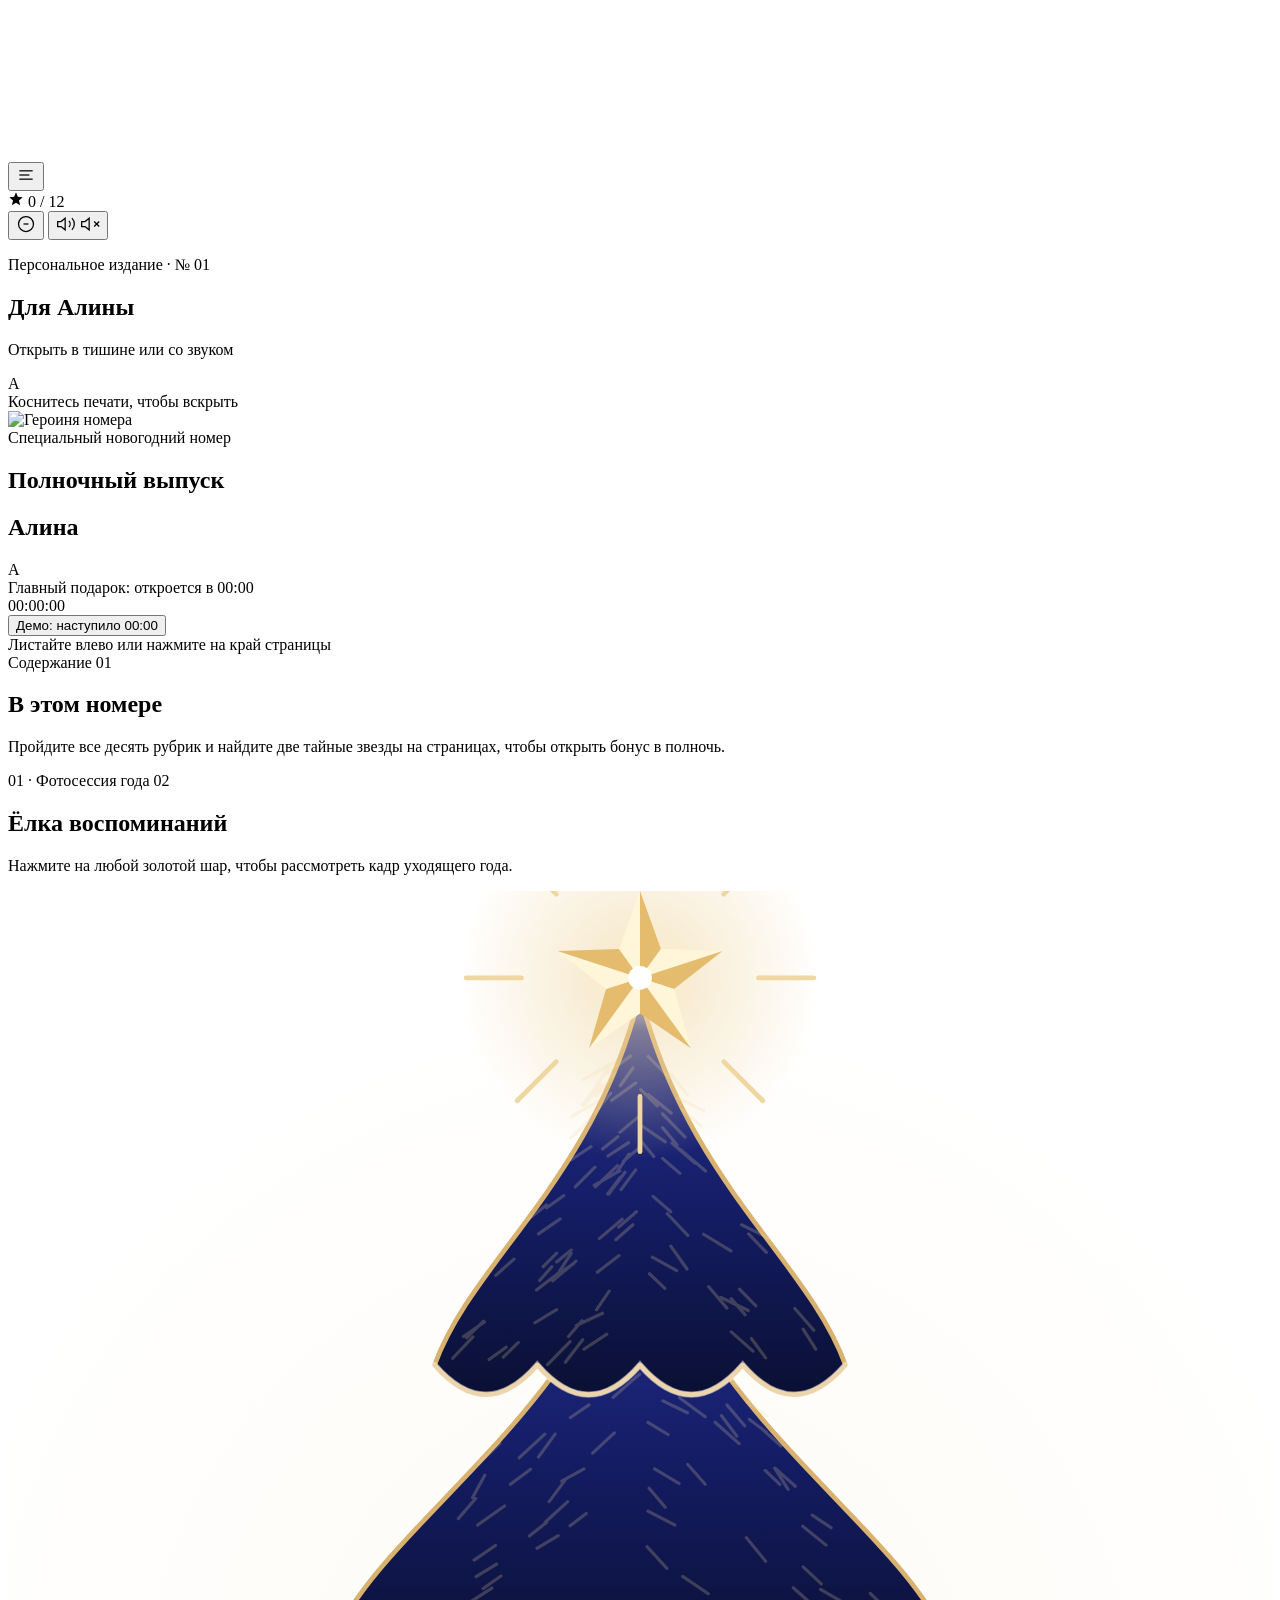
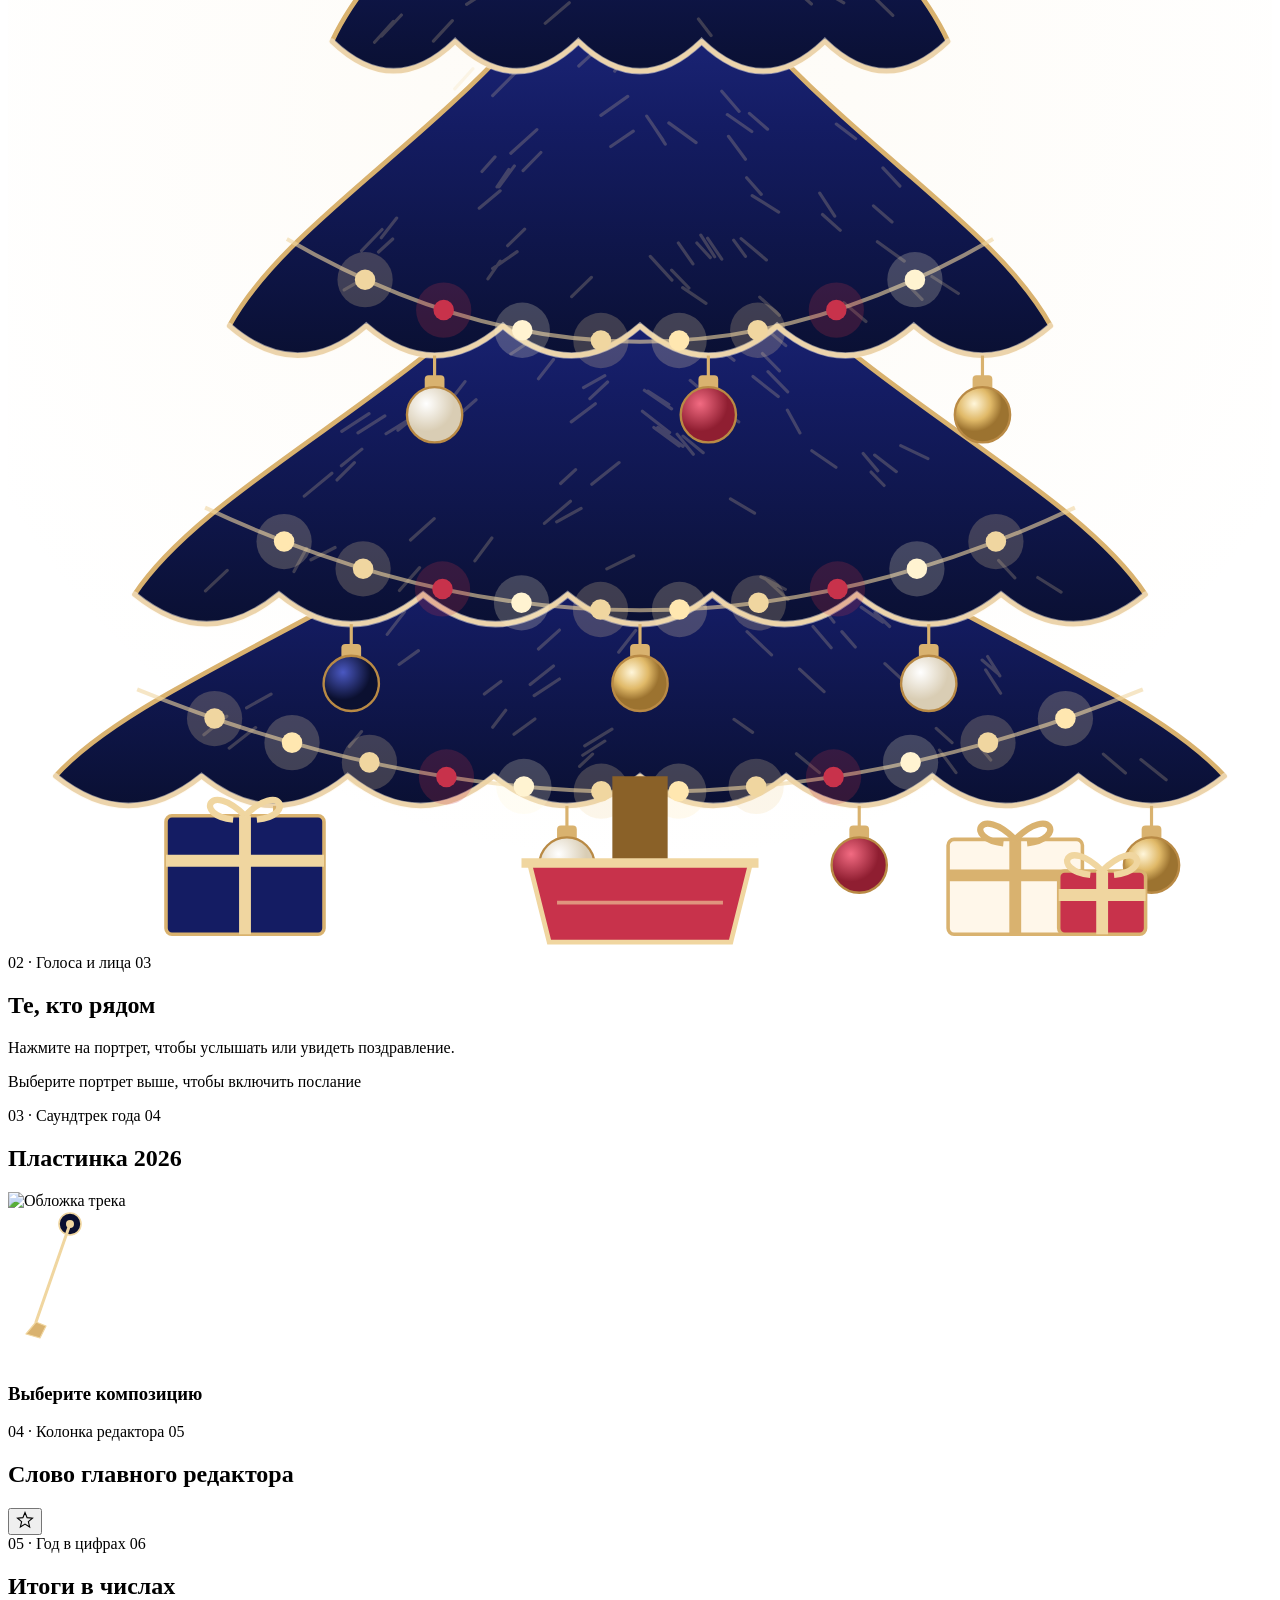
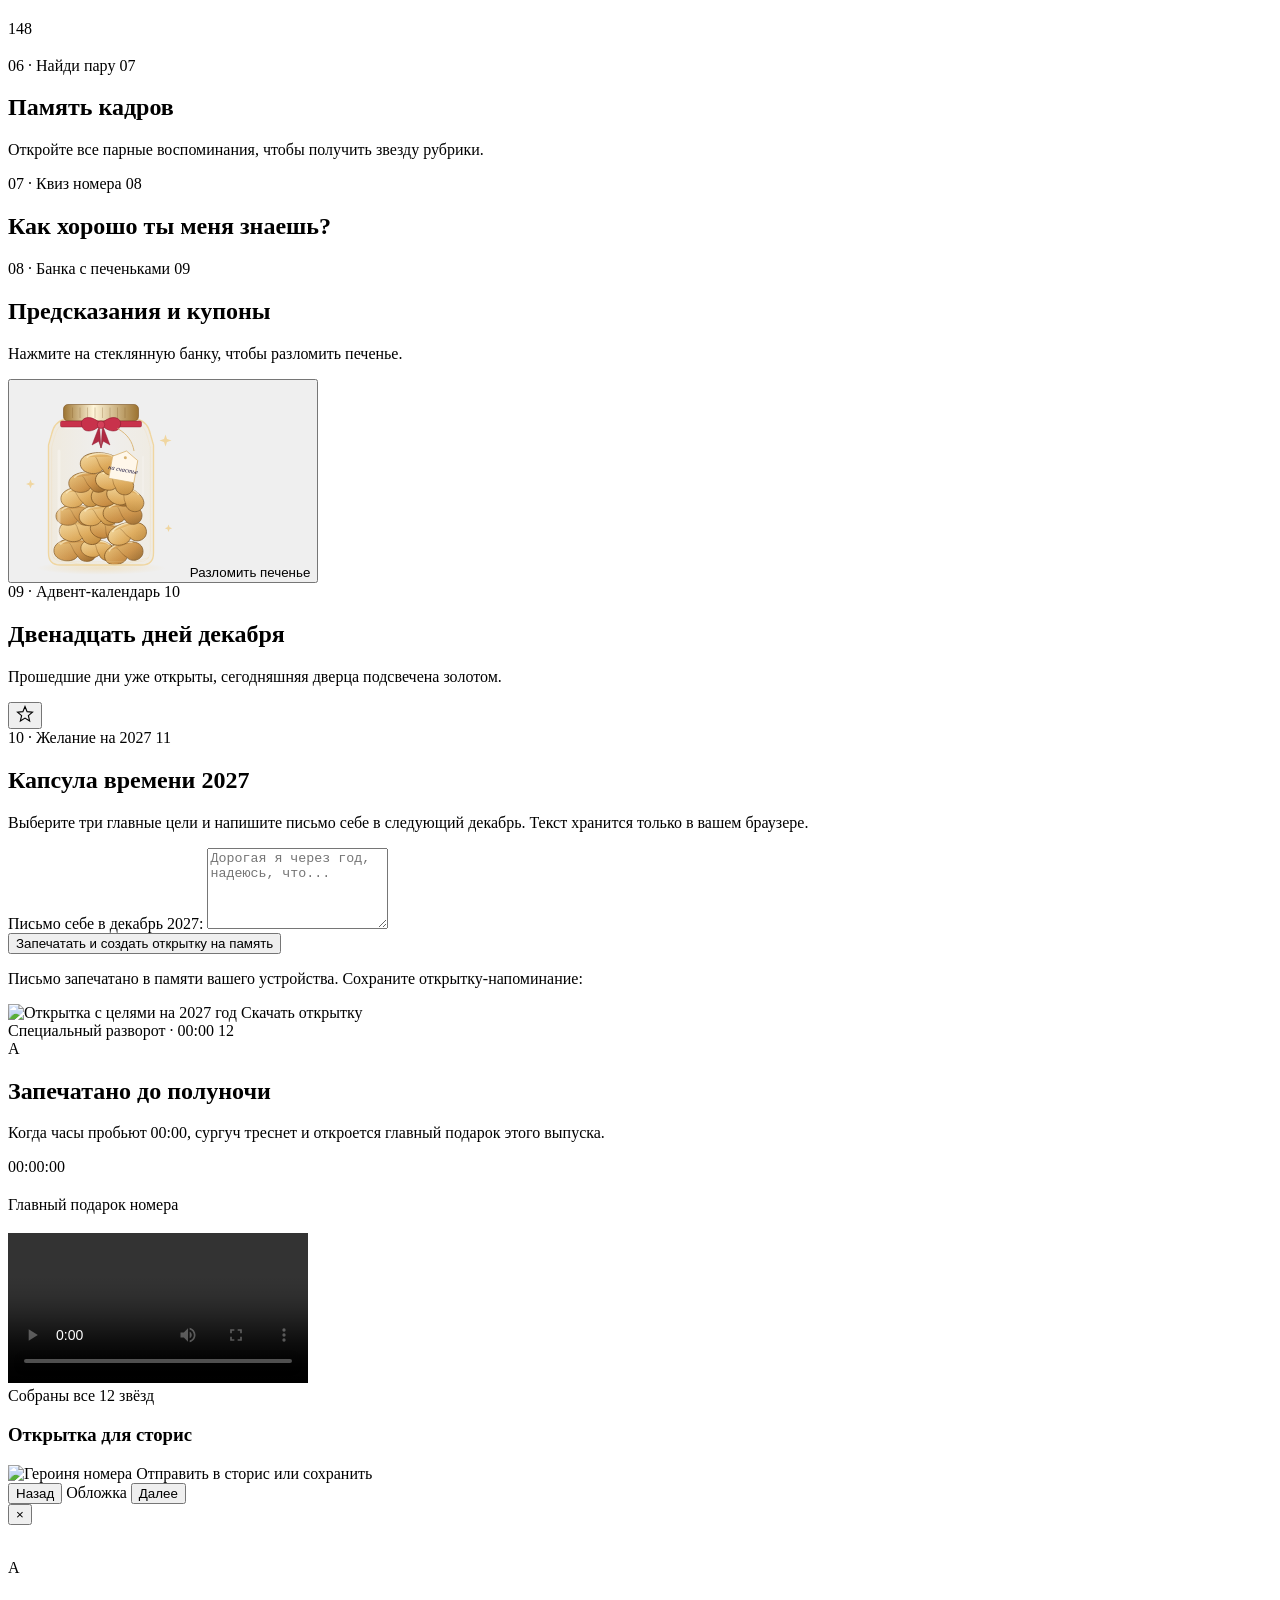
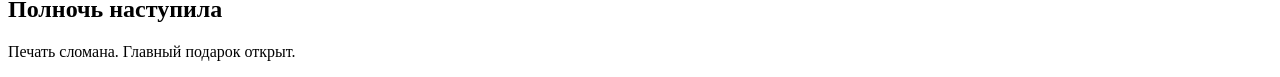
==== commit 8ab1bf2e: "Create index.html" ====
--- a/index.html
+++ b/index.html
@@ -2,12 +2,22 @@
 <html lang="ru">
 <head>
   <meta charset="UTF-8" />
-  <meta name="viewport" content="width=device-width, initial-scale=1.0, maximum-scale=1.0, user-scalable=no" />
+  <meta name="viewport" content="width=device-width, initial-scale=1.0, viewport-fit=cover" />
   <title>Полночный выпуск — Новогодний номер</title>
+  <meta name="description" content="Персональный новогодний номер журнала. Главный подарок откроется ровно в полночь." />
+  <meta name="robots" content="noindex, nofollow" />
+  <meta name="theme-color" content="#0B1030" />
+  <meta property="og:type" content="website" />
+  <meta property="og:title" content="Полночный выпуск — персональный новогодний номер" />
+  <meta property="og:description" content="Обложка запечатана. Откроется ровно в 00:00." />
+  <meta property="og:image" content="assets/og.png" />
+  <meta name="twitter:card" content="summary_large_image" />
+  <link rel="icon" href="data:image/svg+xml,%3Csvg xmlns='http://www.w3.org/2000/svg' viewBox='0 0 64 64'%3E%3Ccircle cx='32' cy='32' r='28' fill='%23C8324B' stroke='%23F0D6A0' stroke-width='3'/%3E%3Ctext x='32' y='43' font-size='32' text-anchor='middle' fill='%23F0D6A0' font-family='Georgia,serif' font-style='italic'%3E%D0%90%3C/text%3E%3C/svg%3E" />
   <link rel="preconnect" href="https://fonts.googleapis.com" />
   <link rel="preconnect" href="https://fonts.gstatic.com" crossorigin />
   <link href="https://fonts.googleapis.com/css2?family=Bodoni+Moda:ital,opsz,wght@0,6..96,400..700;1,6..96,400..600&family=IBM+Plex+Mono:ital,wght@0,400;0,500;1,400&family=Manrope:wght@400;500;600&display=swap" rel="stylesheet" />
   <link rel="stylesheet" href="style.css" />
+  <link rel="stylesheet" href="theme.css" />
 </head>
 <body>
   <!-- Фоновые холсты: снег и праздничный салют -->
@@ -142,10 +152,21 @@
 
           <div class="tree-container" id="tree-container">
             <svg class="tree-outline" viewBox="0 0 320 420" fill="none" aria-hidden="true">
-              <path d="M160 24 L65 150 L115 150 L45 260 L105 260 L30 370 L290 370 L215 260 L275 260 L205 150 L255 150 Z" stroke="#D9B26F" stroke-width="1.3" />
-              <line x1="160" y1="370" x2="160" y2="405" stroke="#D9B26F" stroke-width="2" />
-              <path d="M160 6 L163 14 L172 15 L165 21 L167 29 L160 24 L153 29 L155 21 L148 15 L157 14 Z" fill="#F0D6A0" />
-            </svg>
+<defs>
+<linearGradient id="trg" x1="0" y1="0" x2="0" y2="1"><stop offset="0" stop-color="#27349A"/><stop offset=".55" stop-color="#141C63"/><stop offset="1" stop-color="#0A1033"/></linearGradient>
+<radialGradient id="trh"><stop offset="0" stop-color="#FFF6DA" stop-opacity=".95"/><stop offset=".3" stop-color="#F0D6A0" stop-opacity=".45"/><stop offset="1" stop-color="#F0D6A0" stop-opacity="0"/></radialGradient>
+<radialGradient id="trbi" cx=".35" cy=".3"><stop offset="0" stop-color="#fff"/><stop offset="1" stop-color="#D9CDB4"/></radialGradient>
+<radialGradient id="trbg" cx=".35" cy=".3"><stop offset="0" stop-color="#FFF6DA"/><stop offset=".6" stop-color="#E0B968"/><stop offset="1" stop-color="#9C7330"/></radialGradient>
+<radialGradient id="trbn" cx=".35" cy=".3"><stop offset="0" stop-color="#4A58C2"/><stop offset="1" stop-color="#0B1030"/></radialGradient>
+<radialGradient id="trbc" cx=".35" cy=".3"><stop offset="0" stop-color="#F26B82"/><stop offset="1" stop-color="#8F1E31"/></radialGradient>
+</defs>
+<circle cx="160" cy="210" r="190" fill="url(#trh)" opacity=".16"/>
+<path d="M160 270 C127.4 323.0 38.6 346.3 12.0 376 Q30.5 391 49.0 376 Q67.5 391 86.0 376 Q104.5 391 123.0 376 Q141.5 391 160.0 376 Q178.5 391 197.0 376 Q215.5 391 234.0 376 Q252.5 391 271.0 376 Q289.5 391 308.0 376 C281.4 346.3 192.6 323.0 160 270 Z" fill="url(#trg)" stroke="#D9B26F" stroke-width="1.2" stroke-linejoin="round"/><path d="M168.1 323.8l6.7 4.4M172.9 328.7l3.7 4.5M211.1 339.4l3.4 3.9M177.1 292.0l5.8 3.1M277.3 370.4l5.6 4.8M126.0 297.9l-5.1 3.2M140.1 300.7l-3.1 4.4M205.4 322.8l5.1 4.9M183.7 328.0l4.8 3.8M286.8 371.8l6.4 5.1M131.6 311.7l-4.2 3.2M139.6 351.4l-6.4 4.2M245.8 368.3l3.0 3.6M152.9 364.1l-6.9 4.2M166.6 290.4l6.1 3.8M150.9 291.7l-6.9 5.3M144.5 294.4l-3.4 3.2M91.8 354.1l-5.2 4.3M177.9 300.8l3.5 4.9M155.2 294.3l-3.9 3.8M235.8 369.4l4.2 5.7M151.4 302.5l-6.4 4.9M188.1 292.8l3.9 3.8M124.8 352.0l-4.2 3.2M164.6 291.9l4.0 4.8M154.5 316.7l-6.8 4.5M219.5 334.6l3.7 3.5M235.0 363.9l4.0 3.6M247.5 349.1l3.8 5.9M183.8 361.6l4.7 3.3M180.2 287.4l4.0 5.1M189.8 306.6l5.4 3.9M176.3 299.4l3.3 3.7M216.0 333.2l5.5 3.8M89.5 364.7l-3.1 3.8M101.2 323.2l-3.7 4.1M100.4 334.4l-4.4 5.7M199.6 370.3l5.8 4.8M129.2 296.4l-3.1 5.7M248.0 345.7l3.1 4.9M192.7 326.4l4.3 6.0M162.4 290.6l5.9 5.7M200.4 348.9l6.2 5.7M180.9 315.0l6.6 5.6M197.0 320.7l6.5 4.7M139.6 339.0l-5.3 4.8M167.4 291.1l7.0 5.6M138.1 348.1l-5.9 4.7M204.9 322.8l3.3 5.3M164.2 286.6l4.9 3.7M159.5 345.5l-5.5 5.8M115.2 306.5l-4.2 5.0M133.6 301.8l-6.6 5.0M212.1 322.9l4.3 5.0M154.5 301.5l-6.2 5.7M133.4 361.5l-5.3 3.9M159.8 296.0l-6.3 5.5M246.6 346.6l4.1 3.5M129.7 323.7l-3.9 4.2M158.9 339.1l-4.3 5.5M148.0 370.4l-3.3 3.1M55.4 360.8l-5.8 4.7M190.2 311.2l3.1 3.4M95.5 324.0l-6.3 3.7M129.9 296.4l-5.5 4.3M187.1 339.4l6.2 5.9M103.9 344.2l-4.9 3.5M159.0 284.9l-5.9 3.5M145.3 308.0l-5.8 4.6M203.8 338.1l4.6 5.4M62.7 363.7l-6.7 5.2M157.0 295.4l-5.5 5.7M168.2 317.2l6.5 5.4M151.1 367.1l-5.6 3.6M222.0 347.5l5.6 5.2M192.9 302.8l6.9 5.9M204.8 331.3l4.3 5.7M126.0 359.3l-3.3 4.3M202.1 332.4l4.9 3.1M66.6 355.2l-6.2 3.5" stroke="#F0D6A0" stroke-opacity=".22" stroke-width=".8" stroke-linecap="round"/><path d="M12.0 376 Q30.5 391 49.0 376 Q67.5 391 86.0 376 Q104.5 391 123.0 376 Q141.5 391 160.0 376 Q178.5 391 197.0 376 Q215.5 391 234.0 376 Q252.5 391 271.0 376 Q289.5 391 308.0 376" stroke="#FFF7EA" stroke-opacity=".5" stroke-width="1.6" stroke-linecap="round"/><path d="M160 206 C131.8 268.0 55.0 295.3 32.0 330 Q50.3 345 68.6 330 Q86.9 345 105.1 330 Q123.4 345 141.7 330 Q160.0 345 178.3 330 Q196.6 345 214.9 330 Q233.1 345 251.4 330 Q269.7 345 288.0 330 C265.0 295.3 188.2 268.0 160 206 Z" fill="url(#trg)" stroke="#D9B26F" stroke-width="1.2" stroke-linejoin="round"/><path d="M186.5 255.5l3.6 3.4M188.6 274.8l6.4 5.1M158.4 320.2l-6.8 3.3M161.9 243.5l4.2 5.2M163.5 287.7l6.4 4.7M149.6 253.0l-6.4 5.7M183.5 242.1l6.9 4.6M118.5 280.7l-5.1 4.5M91.4 284.2l-6.9 4.5M191.6 262.5l5.3 4.5M89.6 293.2l-5.2 4.2M250.8 321.4l4.1 4.4M156.6 233.5l-6.3 5.7M138.1 270.5l-3.8 4.9M82.8 318.1l-6.1 3.1M142.5 240.6l-5.7 4.0M171.5 257.7l3.4 5.2M160.5 233.0l4.0 3.6M151.8 276.2l-4.5 4.2M115.7 276.1l-3.8 4.9M164.5 287.7l6.4 4.8M107.9 310.8l-6.0 5.4M122.5 315.7l-4.3 5.8M194.4 243.1l6.6 3.4M176.6 245.4l4.0 3.3M145.1 308.2l-6.2 3.4M179.5 262.7l3.1 3.6M226.0 292.3l6.9 3.3M192.4 273.6l5.0 5.1M132.8 240.0l-3.4 3.1M162.0 278.5l5.3 3.4M141.5 239.6l-6.4 6.0M75.6 318.3l-3.2 5.9M191.0 269.0l4.3 4.4M151.1 274.6l-5.4 3.0M216.5 294.3l3.7 4.4M143.7 298.4l-3.8 3.5M98.5 274.3l-6.6 5.4M219.4 294.7l5.5 4.2M160.6 283.6l6.9 5.4M191.6 247.4l6.0 5.3M142.4 306.4l-6.6 5.6M203.5 293.6l6.1 4.2M87.7 296.6l-4.4 4.4M155.9 221.1l-5.6 4.9M191.9 244.6l5.7 4.0M170.9 289.9l5.1 4.2M191.7 326.0l5.8 5.3M55.5 323.9l-5.5 5.2M152.5 247.2l-3.2 3.6M119.8 259.8l-4.0 5.7M161.1 278.3l6.9 4.7M190.6 325.5l6.2 3.2M197.3 283.3l3.2 5.8M158.4 237.0l-3.7 4.5M95.4 284.8l-6.8 4.3M172.7 275.8l4.5 3.9M169.4 289.4l4.1 5.1M119.0 251.4l-4.0 3.1M174.5 236.6l4.6 5.7M82.0 299.3l-7.0 5.8M176.4 227.8l4.7 4.4M104.2 323.2l-5.1 5.8M154.7 296.6l-6.9 5.5M104.2 284.0l-5.5 4.4M130.4 241.6l-5.1 3.4M179.0 266.9l4.8 3.8M148.7 281.7l-6.1 4.6M260.7 325.7l5.9 3.7M179.0 232.1l6.1 4.9M137.9 258.1l-5.7 4.7M179.0 282.7l6.0 3.6M196.0 246.4l6.7 5.6M145.2 224.2l-4.1 4.3M100.9 286.1l-5.2 3.2M167.6 229.2l5.2 4.9M157.9 259.6l-3.8 4.0M218.5 299.0l3.3 3.4M182.9 305.8l6.1 3.6M133.5 265.0l-6.2 4.1" stroke="#F0D6A0" stroke-opacity=".22" stroke-width=".8" stroke-linecap="round"/><path d="M32.0 330 Q50.3 345 68.6 330 Q86.9 345 105.1 330 Q123.4 345 141.7 330 Q160.0 345 178.3 330 Q196.6 345 214.9 330 Q233.1 345 251.4 330 Q269.7 345 288.0 330" stroke="#FFF7EA" stroke-opacity=".5" stroke-width="1.6" stroke-linecap="round"/><path d="M160 140 C137.1 201.0 74.7 227.8 56.0 262 Q73.3 277 90.7 262 Q108.0 277 125.3 262 Q142.7 277 160.0 262 Q177.3 277 194.7 262 Q212.0 277 229.3 262 Q246.7 277 264.0 262 C245.3 227.8 182.9 201.0 160 140 Z" fill="url(#trg)" stroke="#D9B26F" stroke-width="1.2" stroke-linejoin="round"/><path d="M221.5 222.0l4.3 4.6M219.1 231.6l4.7 4.1M173.9 164.1l3.3 3.2M158.3 212.7l-5.7 3.9M98.4 234.7l-3.9 5.0M153.2 162.5l-5.9 5.1M136.2 183.4l-4.4 5.2M129.4 192.1l-5.8 4.7M233.9 249.5l6.7 4.3M130.8 237.5l-4.3 4.2M227.4 251.2l4.0 4.1M149.1 192.0l-4.6 4.2M163.4 174.3l6.2 4.6M169.7 241.0l3.7 5.3M124.6 245.6l-3.1 4.5M167.3 210.6l6.9 5.0M94.7 237.6l-5.2 5.4M145.4 162.7l-5.9 5.7M164.7 162.8l3.6 5.2M128.2 221.5l-3.9 5.3M187.7 208.2l4.6 4.0M190.3 254.7l5.0 4.6M188.4 229.0l6.7 4.2M185.6 239.9l6.4 5.4M220.1 240.7l6.8 4.9M182.1 208.5l6.2 4.3M128.7 197.7l-6.0 6.0M132.9 193.1l-3.8 4.3M192.0 184.4l3.2 3.9M165.9 165.9l6.1 3.5M158.7 160.5l-5.3 5.7M149.3 157.8l-3.7 3.7M172.8 178.5l5.4 3.7M148.8 173.2l-3.7 5.3M163.4 186.4l6.3 4.4M184.4 181.1l6.7 4.0M209.7 210.9l4.9 3.7M173.2 159.2l6.2 4.2M161.7 208.9l4.1 6.0M126.8 222.4l-3.0 4.4M184.0 192.6l5.9 4.8M144.0 170.4l-4.3 3.8M162.6 244.4l5.5 6.0M162.2 181.7l3.6 5.3M167.0 154.1l6.4 5.5M152.0 162.6l-5.9 3.3M156.9 203.9l-6.8 4.8M128.9 243.2l-6.2 4.3M91.4 249.3l-6.3 3.6M162.8 210.5l3.6 5.5M146.5 186.4l-3.3 3.9M180.7 202.6l4.4 5.1M155.9 165.0l-4.8 5.9M183.7 240.3l3.0 4.1M124.6 227.8l-5.3 4.4M171.4 155.1l6.2 3.6M134.9 218.1l-4.5 4.6M148.8 185.0l-4.6 5.0M141.3 180.7l-5.9 4.0M170.8 252.3l5.9 4.0M97.4 240.0l-3.6 3.3M187.0 224.5l3.7 4.2M174.4 241.0l3.4 3.7M142.5 170.3l-4.6 3.2M147.7 249.7l-5.0 4.9M206.2 233.8l4.5 4.0M117.7 196.9l-4.6 5.1M211.6 256.1l5.6 4.8M155.9 155.9l-4.4 5.0M155.3 165.1l-5.0 5.4M177.1 239.8l3.6 5.3M168.0 247.9l4.4 4.5M169.4 168.7l6.9 4.5M205.5 228.4l3.8 5.8M123.3 219.2l-3.3 3.7M182.4 214.0l4.3 5.8M157.1 191.6l-3.5 5.9M177.4 168.1l5.2 4.7M133.9 212.3l-6.6 6.0M175.4 239.0l3.5 5.5" stroke="#F0D6A0" stroke-opacity=".22" stroke-width=".8" stroke-linecap="round"/><path d="M56.0 262 Q73.3 277 90.7 262 Q108.0 277 125.3 262 Q142.7 277 160.0 262 Q177.3 277 194.7 262 Q212.0 277 229.3 262 Q246.7 277 264.0 262" stroke="#FFF7EA" stroke-opacity=".5" stroke-width="1.6" stroke-linecap="round"/><path d="M160 80 C142.8 135.0 96.0 159.2 82.0 190 Q97.6 205 113.2 190 Q128.8 205 144.4 190 Q160.0 205 175.6 190 Q191.2 205 206.8 190 Q222.4 205 238.0 190 C224.0 159.2 177.2 135.0 160 80 Z" fill="url(#trg)" stroke="#D9B26F" stroke-width="1.2" stroke-linejoin="round"/><path d="M180.5 120.5l4.0 4.7M123.7 170.4l-5.2 3.2M153.1 96.9l-6.9 5.8M141.7 154.6l-5.7 5.2M165.8 129.1l6.2 3.0M158.7 112.4l-3.6 4.2M132.3 146.4l-5.1 3.8M145.8 146.3l-5.6 3.1M125.7 155.7l-6.8 4.8M153.5 137.2l-5.5 5.1M186.9 163.7l4.9 6.0M201.3 171.1l4.6 4.3M194.2 146.1l5.1 4.6M187.7 133.8l4.3 3.2M201.2 160.8l5.9 4.8M139.3 163.2l-5.4 3.2M158.3 105.4l-5.0 4.2M164.7 98.8l5.1 3.7M154.4 122.2l-3.9 3.2M218.3 177.8l5.7 5.6M180.6 132.8l3.9 5.2M194.1 146.1l3.4 5.4M161.2 105.4l6.8 3.0M150.7 116.4l-4.3 3.2M198.8 176.4l4.6 4.1M120.7 147.9l-3.1 5.7M159.9 122.3l-6.7 5.9M138.5 137.5l-4.2 5.8M122.5 176.5l-6.4 4.1M135.9 137.5l-6.5 6.0M165.5 112.6l3.8 5.6M150.6 98.6l-5.9 3.9M205.7 176.8l5.9 3.4M203.6 158.0l4.8 3.2M151.5 114.5l-5.8 3.6M149.6 110.7l-5.7 5.4M170.0 128.3l6.5 4.8M151.1 115.1l-6.7 5.0M167.0 119.5l3.4 5.9M162.0 134.5l5.1 3.1M141.0 149.2l-4.0 5.4M154.0 102.0l-6.0 3.7M162.4 119.7l3.7 5.7M97.6 184.9l-4.8 5.3M187.1 129.4l5.0 3.5M172.1 145.2l4.4 5.0M161.8 166.0l5.0 5.5M162.0 157.0l6.8 3.5M123.4 165.7l-5.4 3.7M179.0 134.5l6.1 5.4M159.5 115.7l-3.9 4.7M124.5 139.9l-5.4 5.1M191.7 146.7l3.7 3.5M159.9 95.6l-4.7 4.3M174.6 118.2l3.3 5.7M163.7 146.3l6.2 3.7M153.4 107.5l-3.2 3.9M162.3 151.2l4.1 4.8M169.1 102.1l3.7 3.8M167.0 108.7l6.3 5.4M157.8 99.6l-4.5 3.6M99.6 183.3l-5.0 5.3M112.5 184.7l-4.8 5.2M154.2 97.6l-6.6 3.4M147.1 130.1l-4.7 3.2M170.9 97.2l6.1 5.2M148.9 115.1l-5.2 3.7M191.2 136.5l4.5 4.0M174.8 184.3l3.2 4.2M118.4 153.8l-4.4 5.1M170.8 173.5l6.5 4.4M182.0 130.1l4.5 5.3M153.4 113.8l-3.7 4.6M149.0 109.1l-3.9 4.4M157.1 122.4l-7.0 5.0M124.8 173.4l-4.5 3.2M146.4 157.6l-4.1 3.1M150.7 110.7l-4.6 5.8M136.4 159.8l-4.4 3.5M142.1 180.2l-6.1 5.2" stroke="#F0D6A0" stroke-opacity=".22" stroke-width=".8" stroke-linecap="round"/><path d="M82.0 190 Q97.6 205 113.2 190 Q128.8 205 144.4 190 Q160.0 205 175.6 190 Q191.2 205 206.8 190 Q222.4 205 238.0 190" stroke="#FFF7EA" stroke-opacity=".5" stroke-width="1.6" stroke-linecap="round"/><path d="M160 26 C148.6 73.0 117.4 93.7 108.0 120 Q121.0 135 134.0 120 Q147.0 135 160.0 120 Q173.0 135 186.0 120 Q199.0 135 212.0 120 C202.6 93.7 171.4 73.0 160 26 Z" fill="url(#trg)" stroke="#D9B26F" stroke-width="1.2" stroke-linejoin="round"/><path d="M120.4 108.9l-4.3 4.2M167.7 46.3l4.3 5.3M136.3 79.5l-4.6 3.7M154.1 43.1l-5.4 3.1M157.1 63.7l-5.2 3.4M143.8 93.7l-5.9 5.0M152.6 51.2l-4.1 5.1M154.9 70.8l-6.5 3.7M154.4 62.2l-3.9 3.1M162.1 41.9l5.3 5.4M142.3 114.1l-5.7 5.8M165.7 56.4l5.7 5.9M138.9 106.0l-5.5 3.3M155.0 72.5l-3.2 4.2M159.9 64.9l-4.1 3.5M158.9 70.6l-3.7 5.0M146.9 58.2l-4.4 4.3M162.1 51.5l5.8 4.7M128.1 93.2l-4.6 4.1M158.2 44.8l-3.2 4.5M158.2 84.5l-4.3 3.8M157.6 41.8l-6.6 4.7M165.7 59.9l3.7 4.4M187.5 86.8l4.5 4.7M183.1 111.6l5.5 4.9M156.2 71.2l-4.1 5.5M150.5 106.9l-6.6 3.1M160.2 50.3l4.2 4.1M129.2 114.3l-3.8 3.7M142.6 91.7l-3.0 4.6M148.6 69.9l-5.0 5.0M166.9 81.7l5.2 5.5M145.5 113.6l-4.4 5.7M168.1 63.8l5.8 5.1M188.2 113.3l3.6 4.9M163.3 77.3l4.5 3.9M162.4 96.9l3.9 3.7M147.6 64.7l-5.1 3.4M151.9 44.8l-3.4 5.1M158.9 48.6l-6.1 4.4M169.6 52.4l6.5 3.2M160.2 59.3l6.2 4.2M143.1 94.4l-5.9 4.0M170.2 65.4l6.4 5.5M155.5 83.1l-5.8 4.9M183.1 103.2l3.5 4.1M142.6 90.9l-3.7 3.0M185.7 84.5l6.9 3.4M154.7 92.3l-5.5 4.2M201.3 110.9l3.2 5.1M149.5 49.0l-4.1 5.2M126.1 115.5l-4.3 3.1M159.1 81.2l-4.5 3.9M185.2 100.8l4.1 4.2M176.1 86.9l6.9 4.2M163.1 92.7l6.2 3.4M149.3 53.3l-6.7 3.8M140.7 77.1l-4.3 3.1M139.8 83.0l-5.5 3.8M159.4 57.3l-4.5 3.8M152.2 43.9l-6.6 3.9M153.7 46.0l-4.9 6.0M170.7 55.4l4.9 4.2M152.2 101.3l-3.2 4.7M167.8 89.9l4.1 5.8M199.2 105.7l4.8 5.5M137.7 95.1l-3.1 3.5M150.2 49.0l-4.4 5.3M160.5 63.6l3.0 3.6M117.7 112.9l-5.1 5.4M177.4 100.2l4.6 5.4M180.5 102.9l6.9 3.3M151.6 112.2l-5.8 3.8M120.6 109.1l-5.3 3.7M154.3 69.5l-5.6 5.4M165.7 67.7l4.4 3.8M145.3 108.8l-3.4 4.0M139.8 96.4l-6.0 4.6M138.9 91.7l-3.4 3.4M157.2 66.6l-3.0 4.5" stroke="#F0D6A0" stroke-opacity=".22" stroke-width=".8" stroke-linecap="round"/><path d="M108.0 120 Q121.0 135 134.0 120 Q147.0 135 160.0 120 Q173.0 135 186.0 120 Q199.0 135 212.0 120" stroke="#FFF7EA" stroke-opacity=".5" stroke-width="1.6" stroke-linecap="round"/><path d="M32.7 354.0 Q160 406.0 287.3 354.0" stroke="#F0D6A0" stroke-opacity=".6" stroke-width="1"/><g class="lights b"><circle cx="52.3" cy="361.4" r="7" fill="#F0D6A0" opacity=".22"/><circle cx="52.3" cy="361.4" r="2.6" fill="#F0D6A0"/></g><g class="lights a"><circle cx="71.9" cy="367.5" r="7" fill="#FFE7B0" opacity=".22"/><circle cx="71.9" cy="367.5" r="2.6" fill="#FFE7B0"/></g><g class="lights b"><circle cx="91.5" cy="372.5" r="7" fill="#F0D6A0" opacity=".22"/><circle cx="91.5" cy="372.5" r="2.6" fill="#F0D6A0"/></g><g class="lights a"><circle cx="111.0" cy="376.2" r="7" fill="#C8324B" opacity=".22"/><circle cx="111.0" cy="376.2" r="2.6" fill="#C8324B"/></g><g class="lights b"><circle cx="130.6" cy="378.6" r="7" fill="#FFF3D1" opacity=".22"/><circle cx="130.6" cy="378.6" r="2.6" fill="#FFF3D1"/></g><g class="lights a"><circle cx="150.2" cy="379.8" r="7" fill="#F0D6A0" opacity=".22"/><circle cx="150.2" cy="379.8" r="2.6" fill="#F0D6A0"/></g><g class="lights b"><circle cx="169.8" cy="379.8" r="7" fill="#FFE7B0" opacity=".22"/><circle cx="169.8" cy="379.8" r="2.6" fill="#FFE7B0"/></g><g class="lights a"><circle cx="189.4" cy="378.6" r="7" fill="#F0D6A0" opacity=".22"/><circle cx="189.4" cy="378.6" r="2.6" fill="#F0D6A0"/></g><g class="lights b"><circle cx="209.0" cy="376.2" r="7" fill="#C8324B" opacity=".22"/><circle cx="209.0" cy="376.2" r="2.6" fill="#C8324B"/></g><g class="lights a"><circle cx="228.5" cy="372.5" r="7" fill="#FFF3D1" opacity=".22"/><circle cx="228.5" cy="372.5" r="2.6" fill="#FFF3D1"/></g><g class="lights b"><circle cx="248.1" cy="367.5" r="7" fill="#F0D6A0" opacity=".22"/><circle cx="248.1" cy="367.5" r="2.6" fill="#F0D6A0"/></g><g class="lights a"><circle cx="267.7" cy="361.4" r="7" fill="#FFE7B0" opacity=".22"/><circle cx="267.7" cy="361.4" r="2.6" fill="#FFE7B0"/></g><path d="M49.9 308.0 Q160 360.0 270.1 308.0" stroke="#F0D6A0" stroke-opacity=".6" stroke-width="1"/><g class="lights b"><circle cx="69.9" cy="316.6" r="7" fill="#FFE7B0" opacity=".22"/><circle cx="69.9" cy="316.6" r="2.6" fill="#FFE7B0"/></g><g class="lights a"><circle cx="89.9" cy="323.5" r="7" fill="#F0D6A0" opacity=".22"/><circle cx="89.9" cy="323.5" r="2.6" fill="#F0D6A0"/></g><g class="lights b"><circle cx="110.0" cy="328.6" r="7" fill="#C8324B" opacity=".22"/><circle cx="110.0" cy="328.6" r="2.6" fill="#C8324B"/></g><g class="lights a"><circle cx="130.0" cy="332.1" r="7" fill="#FFF3D1" opacity=".22"/><circle cx="130.0" cy="332.1" r="2.6" fill="#FFF3D1"/></g><g class="lights b"><circle cx="150.0" cy="333.8" r="7" fill="#F0D6A0" opacity=".22"/><circle cx="150.0" cy="333.8" r="2.6" fill="#F0D6A0"/></g><g class="lights a"><circle cx="170.0" cy="333.8" r="7" fill="#FFE7B0" opacity=".22"/><circle cx="170.0" cy="333.8" r="2.6" fill="#FFE7B0"/></g><g class="lights b"><circle cx="190.0" cy="332.1" r="7" fill="#F0D6A0" opacity=".22"/><circle cx="190.0" cy="332.1" r="2.6" fill="#F0D6A0"/></g><g class="lights a"><circle cx="210.0" cy="328.6" r="7" fill="#C8324B" opacity=".22"/><circle cx="210.0" cy="328.6" r="2.6" fill="#C8324B"/></g><g class="lights b"><circle cx="230.1" cy="323.5" r="7" fill="#FFF3D1" opacity=".22"/><circle cx="230.1" cy="323.5" r="2.6" fill="#FFF3D1"/></g><g class="lights a"><circle cx="250.1" cy="316.6" r="7" fill="#F0D6A0" opacity=".22"/><circle cx="250.1" cy="316.6" r="2.6" fill="#F0D6A0"/></g><path d="M70.6 240.0 Q160 292.0 249.4 240.0" stroke="#F0D6A0" stroke-opacity=".6" stroke-width="1"/><g class="lights b"><circle cx="90.4" cy="250.3" r="7" fill="#F0D6A0" opacity=".22"/><circle cx="90.4" cy="250.3" r="2.6" fill="#F0D6A0"/></g><g class="lights a"><circle cx="110.3" cy="258.0" r="7" fill="#C8324B" opacity=".22"/><circle cx="110.3" cy="258.0" r="2.6" fill="#C8324B"/></g><g class="lights b"><circle cx="130.2" cy="263.1" r="7" fill="#FFF3D1" opacity=".22"/><circle cx="130.2" cy="263.1" r="2.6" fill="#FFF3D1"/></g><g class="lights a"><circle cx="150.1" cy="265.7" r="7" fill="#F0D6A0" opacity=".22"/><circle cx="150.1" cy="265.7" r="2.6" fill="#F0D6A0"/></g><g class="lights b"><circle cx="169.9" cy="265.7" r="7" fill="#FFE7B0" opacity=".22"/><circle cx="169.9" cy="265.7" r="2.6" fill="#FFE7B0"/></g><g class="lights a"><circle cx="189.8" cy="263.1" r="7" fill="#F0D6A0" opacity=".22"/><circle cx="189.8" cy="263.1" r="2.6" fill="#F0D6A0"/></g><g class="lights b"><circle cx="209.7" cy="258.0" r="7" fill="#C8324B" opacity=".22"/><circle cx="209.7" cy="258.0" r="2.6" fill="#C8324B"/></g><g class="lights a"><circle cx="229.6" cy="250.3" r="7" fill="#FFF3D1" opacity=".22"/><circle cx="229.6" cy="250.3" r="2.6" fill="#FFF3D1"/></g><path d="M67.5 383.5V390.5" stroke="#D9B26F" stroke-width=".8"/><rect x="65.0" y="388.5" width="5" height="4" rx="1" fill="#D9B26F"/><circle cx="67.5" cy="398.5" r="7" fill="url(#trbg)" stroke="#B98A45" stroke-width=".6"/><path d="M141.5 383.5V390.5" stroke="#D9B26F" stroke-width=".8"/><rect x="139.0" y="388.5" width="5" height="4" rx="1" fill="#D9B26F"/><circle cx="141.5" cy="398.5" r="7" fill="url(#trbi)" stroke="#B98A45" stroke-width=".6"/><path d="M215.5 383.5V390.5" stroke="#D9B26F" stroke-width=".8"/><rect x="213.0" y="388.5" width="5" height="4" rx="1" fill="#D9B26F"/><circle cx="215.5" cy="398.5" r="7" fill="url(#trbc)" stroke="#B98A45" stroke-width=".6"/><path d="M289.5 383.5V390.5" stroke="#D9B26F" stroke-width=".8"/><rect x="287.0" y="388.5" width="5" height="4" rx="1" fill="#D9B26F"/><circle cx="289.5" cy="398.5" r="7" fill="url(#trbg)" stroke="#B98A45" stroke-width=".6"/><path d="M86.9 337.5V344.5" stroke="#D9B26F" stroke-width=".8"/><rect x="84.4" y="342.5" width="5" height="4" rx="1" fill="#D9B26F"/><circle cx="86.9" cy="352.5" r="7" fill="url(#trbn)" stroke="#B98A45" stroke-width=".6"/><path d="M160.0 337.5V344.5" stroke="#D9B26F" stroke-width=".8"/><rect x="157.5" y="342.5" width="5" height="4" rx="1" fill="#D9B26F"/><circle cx="160.0" cy="352.5" r="7" fill="url(#trbg)" stroke="#B98A45" stroke-width=".6"/><path d="M233.1 337.5V344.5" stroke="#D9B26F" stroke-width=".8"/><rect x="230.6" y="342.5" width="5" height="4" rx="1" fill="#D9B26F"/><circle cx="233.1" cy="352.5" r="7" fill="url(#trbi)" stroke="#B98A45" stroke-width=".6"/><path d="M108.0 269.5V276.5" stroke="#D9B26F" stroke-width=".8"/><rect x="105.5" y="274.5" width="5" height="4" rx="1" fill="#D9B26F"/><circle cx="108.0" cy="284.5" r="7" fill="url(#trbi)" stroke="#B98A45" stroke-width=".6"/><path d="M177.3 269.5V276.5" stroke="#D9B26F" stroke-width=".8"/><rect x="174.8" y="274.5" width="5" height="4" rx="1" fill="#D9B26F"/><circle cx="177.3" cy="284.5" r="7" fill="url(#trbc)" stroke="#B98A45" stroke-width=".6"/><path d="M246.7 269.5V276.5" stroke="#D9B26F" stroke-width=".8"/><rect x="244.2" y="274.5" width="5" height="4" rx="1" fill="#D9B26F"/><circle cx="246.7" cy="284.5" r="7" fill="url(#trbg)" stroke="#B98A45" stroke-width=".6"/>
+<path d="M153 376H167V398H153Z" fill="#8A6128"/>
+<rect x="40" y="386" width="40" height="30" rx="1.5" fill="#141C63" stroke="#D9B26F" stroke-width=".9"/><path d="M60.0 386V416M40 397.4H80" stroke="#F0D6A0" stroke-width="3"/><path d="M60.0 386 c-9 -9 -13 0 -3 1 M60.0 386 c9 -9 13 0 3 1" stroke="#F0D6A0" stroke-width="1.6"/><rect x="238" y="392" width="34" height="24" rx="1.5" fill="#FFF7EA" stroke="#D9B26F" stroke-width=".9"/><path d="M255.0 392V416M238 401.12H272" stroke="#D9B26F" stroke-width="3"/><path d="M255.0 392 c-9 -9 -13 0 -3 1 M255.0 392 c9 -9 13 0 3 1" stroke="#D9B26F" stroke-width="1.6"/><rect x="266" y="400" width="22" height="16" rx="1.5" fill="#C8324B" stroke="#D9B26F" stroke-width=".9"/><path d="M277.0 400V416M266 406.08H288" stroke="#F0D6A0" stroke-width="3"/><path d="M277.0 400 c-9 -9 -13 0 -3 1 M277.0 400 c9 -9 13 0 3 1" stroke="#F0D6A0" stroke-width="1.6"/>
+<path d="M132 398H188L183 418H137Z" fill="#C8324B" stroke="#F0D6A0" stroke-width="1.2"/><path d="M130 398H190" stroke="#F0D6A0" stroke-width="2.4"/><path d="M139 408H181" stroke="#F0D6A0" stroke-opacity=".6"/>
+<g class="tree-star"><circle cx="160" cy="22" r="46" fill="url(#trh)"/><g stroke="#F0D6A0" stroke-width="1.2" stroke-linecap="round"><path d="M190.0 22.0 L204.0 22.0"/><path d="M181.2 43.2 L191.1 53.1"/><path d="M160.0 52.0 L160.0 66.0"/><path d="M138.8 43.2 L128.9 53.1"/><path d="M130.0 22.0 L116.0 22.0"/><path d="M138.8 0.8 L128.9 -9.1"/><path d="M160.0 -8.0 L160.0 -22.0"/><path d="M181.2 0.8 L191.1 -9.1"/></g><path d="M160 22 L160.0 0.0 L165.3 14.7Z" fill="#E5BC6E"/><path d="M160 22 L165.3 14.7 L180.9 15.2Z" fill="#FFF6DA"/><path d="M160 22 L180.9 15.2 L168.6 24.8Z" fill="#E5BC6E"/><path d="M160 22 L168.6 24.8 L172.9 39.8Z" fill="#FFF6DA"/><path d="M160 22 L172.9 39.8 L160.0 31.0Z" fill="#E5BC6E"/><path d="M160 22 L160.0 31.0 L147.1 39.8Z" fill="#FFF6DA"/><path d="M160 22 L147.1 39.8 L151.4 24.8Z" fill="#E5BC6E"/><path d="M160 22 L151.4 24.8 L139.1 15.2Z" fill="#FFF6DA"/><path d="M160 22 L139.1 15.2 L154.7 14.7Z" fill="#E5BC6E"/><path d="M160 22 L154.7 14.7 L160.0 0.0Z" fill="#FFF6DA"/><circle cx="160" cy="22" r="3" fill="#fff"/></g>
+</svg>
             <div class="ornaments-layer" id="ornaments-layer"></div>
           </div>
         </div>
@@ -186,6 +207,11 @@
                 <span class="vinyl-spindle"></span>
               </div>
             </div>
+            <svg class="tonearm" viewBox="0 0 80 150" width="80" height="150" fill="none" aria-hidden="true">
+              <circle cx="62" cy="14" r="11" fill="#0B1030" stroke="#F0D6A0" stroke-width="1.6"/><circle cx="62" cy="14" r="4" fill="#F0D6A0"/>
+              <path d="M62 14 L28 112" stroke="#F0D6A0" stroke-width="3" stroke-linecap="round"/>
+              <path d="M28 112 L18 124 L32 128 L38 116 Z" fill="#D9B26F" stroke="#F0D6A0" stroke-width="1.2" stroke-linejoin="round"/>
+            </svg>
             <div class="vinyl-now-playing">
               <h3 id="vinyl-track-title">Выберите композицию</h3>
               <p id="vinyl-track-artist" class="muted-text"></p>
@@ -278,12 +304,31 @@
 
           <div class="jar-stage">
             <button class="glass-jar-btn" id="crack-cookie-btn" aria-label="Разломить печенье">
-              <svg viewBox="0 0 200 230" width="170" height="195" fill="none">
-                <rect x="62" y="14" width="76" height="18" rx="4" stroke="#F0D6A0" stroke-width="1.6"/>
-                <path d="M55 32 H145 L162 56 V202 C162 212 154 220 144 220 H56 C46 220 38 212 38 202 V56 L55 32 Z" stroke="#F0D6A0" stroke-width="1.6" fill="rgba(240,214,160,0.04)"/>
-                <path d="M72 125 C72 105 128 105 128 125 C128 142 106 146 100 132 C94 146 72 142 72 125 Z" stroke="#F0D6A0" stroke-width="1.5" fill="rgba(240,214,160,0.14)"/>
-                <path d="M64 172 C64 154 116 154 116 172 C116 187 96 190 90 178 C84 190 64 187 64 172 Z" stroke="#D9B26F" stroke-width="1.4" fill="rgba(240,214,160,0.1)"/>
-              </svg>
+              <svg class="jar-svg" viewBox="0 0 220 260" width="170" height="195" fill="none" aria-hidden="true">
+<defs>
+<linearGradient id="jkg" x1="0" y1="0" x2="1" y2="1"><stop offset="0" stop-color="#F8E2AC"/><stop offset=".6" stop-color="#DDA95A"/><stop offset="1" stop-color="#B98235"/></linearGradient>
+<linearGradient id="jkh" x1="0" y1="0" x2="1" y2="1"><stop offset="0" stop-color="#EBC77F"/><stop offset=".6" stop-color="#C98D43"/><stop offset="1" stop-color="#8F5F24"/></linearGradient>
+<linearGradient id="jkl" x1="0" y1="0" x2="1" y2="0"><stop offset="0" stop-color="#9C7330"/><stop offset=".4" stop-color="#FFF6DA"/><stop offset="1" stop-color="#9C7330"/></linearGradient>
+<linearGradient id="jkw" x1="0" y1="0" x2="1" y2="0"><stop offset="0" stop-color="#F0D6A0" stop-opacity=".22"/><stop offset=".5" stop-color="#F0D6A0" stop-opacity=".02"/><stop offset="1" stop-color="#F0D6A0" stop-opacity=".16"/></linearGradient>
+<radialGradient id="jkf"><stop offset="0" stop-color="#F0D6A0" stop-opacity=".5"/><stop offset="1" stop-color="#F0D6A0" stop-opacity="0"/></radialGradient>
+<g id="jkc"><path d="M-26 4 C-26 -16 26 -16 26 4 C26 18 8 20 3 10 C-2 20 -26 18 -26 4Z" stroke="#7A5120" stroke-width="1"/><path d="M-9 -7 C-3 -2 -3 6 3 10" stroke="#7A5120" stroke-opacity=".5"/><path d="M-18 -4 C-10 -11 6 -12 14 -8" stroke="#FFF6DA" stroke-opacity=".6" stroke-width="2" stroke-linecap="round"/></g>
+</defs>
+<ellipse cx="110" cy="248" rx="86" ry="9" fill="url(#jkf)"/>
+<rect x="-6" y="-3" width="30" height="5" fill="#FFF7EA" transform="translate(76.0 220.9) rotate(1.8) scale(1.1)"/><rect x="-6" y="-3" width="30" height="5" fill="#FFF7EA" transform="translate(83.4 196.6) rotate(8.5) scale(1.1)"/><rect x="-6" y="-3" width="30" height="5" fill="#FFF7EA" transform="translate(76.0 174.8) rotate(0.2) scale(1.0)"/><g fill="url(#jkh)"><use href="#jkc" transform="translate(76.0 220.9) rotate(1.8) scale(1.1)"/></g><g fill="url(#jkg)"><use href="#jkc" transform="translate(107.0 220.9) rotate(12.2) scale(0.9)"/></g><g fill="url(#jkh)"><use href="#jkc" transform="translate(139.4 224.8) rotate(-13.5) scale(1.0)"/></g><g fill="url(#jkg)"><use href="#jkc" transform="translate(83.4 196.6) rotate(8.5) scale(1.1)"/></g><g fill="url(#jkh)"><use href="#jkc" transform="translate(119.5 197.1) rotate(23.5) scale(0.9)"/></g><g fill="url(#jkg)"><use href="#jkc" transform="translate(144.0 198.9) rotate(-13.8) scale(1.0)"/></g><g fill="url(#jkh)"><use href="#jkc" transform="translate(76.0 174.8) rotate(0.2) scale(1.0)"/></g><g fill="url(#jkg)"><use href="#jkc" transform="translate(106.7 175.1) rotate(-2.2) scale(1.0)"/></g><g fill="url(#jkh)"><use href="#jkc" transform="translate(139.1 172.4) rotate(4.8) scale(1.0)"/></g><g fill="url(#jkg)"><use href="#jkc" transform="translate(82.3 150.8) rotate(-2.6) scale(1.0)"/></g><g fill="url(#jkh)"><use href="#jkc" transform="translate(125.5 147.9) rotate(-1.5) scale(1.1)"/></g><g fill="url(#jkg)"><use href="#jkc" transform="translate(144.0 151.4) rotate(23.5) scale(1.0)"/></g><g fill="url(#jkh)"><use href="#jkc" transform="translate(93.0 130.9) rotate(-0.4) scale(1.0)"/></g><g fill="url(#jkg)"><use href="#jkc" transform="translate(129.2 130.6) rotate(15.8) scale(1.0)"/></g>
+<g class="jk-top" fill="url(#jkg)"><path d="M92 112 l24 -6 l6 4" stroke="none"/><use href="#jkc" transform="translate(110.0 106) rotate(5) scale(1.05)"/></g>
+<path d="M62 50 H158 Q172 52 176 70 L180 84 V228 Q180 244 164 244 H56 Q40 244 40 228 V84 L44 70 Q48 52 62 50Z" fill="url(#jkw)" stroke="#F0D6A0" stroke-width="1.8"/>
+<path d="M62 50 H158 Q172 52 176 70 L180 84 V228 Q180 244 164 244 H56 Q40 244 40 228 V84 L44 70 Q48 52 62 50Z" stroke="#F0D6A0" stroke-opacity=".3" transform="translate(110 147) scale(.94 .955) translate(-110 -147)"/>
+<path d="M46 234 Q110 256 174 234" stroke="#F0D6A0" stroke-opacity=".35"/>
+<path d="M54 92 V214" stroke="#fff" stroke-opacity=".3" stroke-width="4" stroke-linecap="round"/><path d="M166 100 V150" stroke="#fff" stroke-opacity=".2" stroke-width="3" stroke-linecap="round"/><path d="M62 62 H110" stroke="#fff" stroke-opacity=".25" stroke-width="2" stroke-linecap="round"/>
+<rect x="60" y="30" width="100" height="22" rx="6" fill="url(#jkl)" stroke="#7A5120" stroke-width=".8"/>
+<path d="M72 34V48M82 34V48M92 34V48M102 34V48M112 34V48M122 34V48M132 34V48M142 34V48" stroke="#7A5120" stroke-opacity=".35"/>
+<rect x="56" y="52" width="108" height="8" rx="2" fill="#C8324B" stroke="#8F1E31" stroke-width=".6"/>
+<path d="M110 56 C92 38 76 52 88 64 C96 68 106 62 110 56Z M110 56 C128 38 144 52 132 64 C124 68 114 62 110 56Z" fill="#C8324B" stroke="#8F1E31" stroke-width=".8"/>
+<path d="M108 58 L98 84 L107 79 L110 88Z M112 58 L122 84 L113 79 L110 88Z" fill="#B02A42" stroke="#8F1E31" stroke-width=".6"/><circle cx="110" cy="57" r="5" fill="#D4405A" stroke="#8F1E31" stroke-width=".7"/>
+<path d="M132 62 C146 70 152 80 154 92" stroke="#D9B26F" stroke-width="1.2"/>
+<g transform="translate(144.0 92) rotate(10)"><path d="M0 0 L-17 10 V40 H17 V10Z" fill="#FFF7EA" stroke="#D9B26F"/><circle cy="9" r="2" fill="#D9B26F"/><text y="28" text-anchor="middle" font-size="8.5" font-family="Bodoni Moda,Georgia,serif" font-style="italic" fill="#1B1740">на счастье</text></g>
+<path class="jk-spark" d="M196 70l2 6 6 2-6 2-2 6-2-6-6-2 6-2z M16 130l1.6 4.4 4.4 1.6-4.4 1.6-1.6 4.4-1.6-4.4-4.4-1.6 4.4-1.6z M200 190l1.4 3.6 3.6 1.4-3.6 1.4-1.4 3.6-1.4-3.6-3.6-1.4 3.6-1.4z" fill="#F0D6A0"/>
+</svg>
               <span class="jar-cta">Разломить печенье</span>
             </button>
 
@@ -386,7 +431,7 @@
             <div class="stories-card-box">
               <h3 class="stories-heading">Открытка для сторис</h3>
               <img id="hero-story-preview" class="story-card-preview" alt="Героиня номера" />
-              <a id="download-story-btn" class="primary-cranberry-btn" download="heroine-of-the-issue.png">Сохранить открытку «Героиня номера»</a>
+              <a id="download-story-btn" class="primary-cranberry-btn" download="heroine-of-the-issue.png">Отправить в сторис или сохранить</a>
             </div>
           </div>
         </div>
@@ -429,7 +474,9 @@
 
   <script src="config.js"></script>
   <script src="sound.js"></script>
+  <script src="story-card.js"></script>
+  <script src="app.js"></script>
   <script src="atmosphere.js"></script>
-  <script src="app.js"></script>
+  <script src="order-check.js"></script>
 </body>
 </html>
